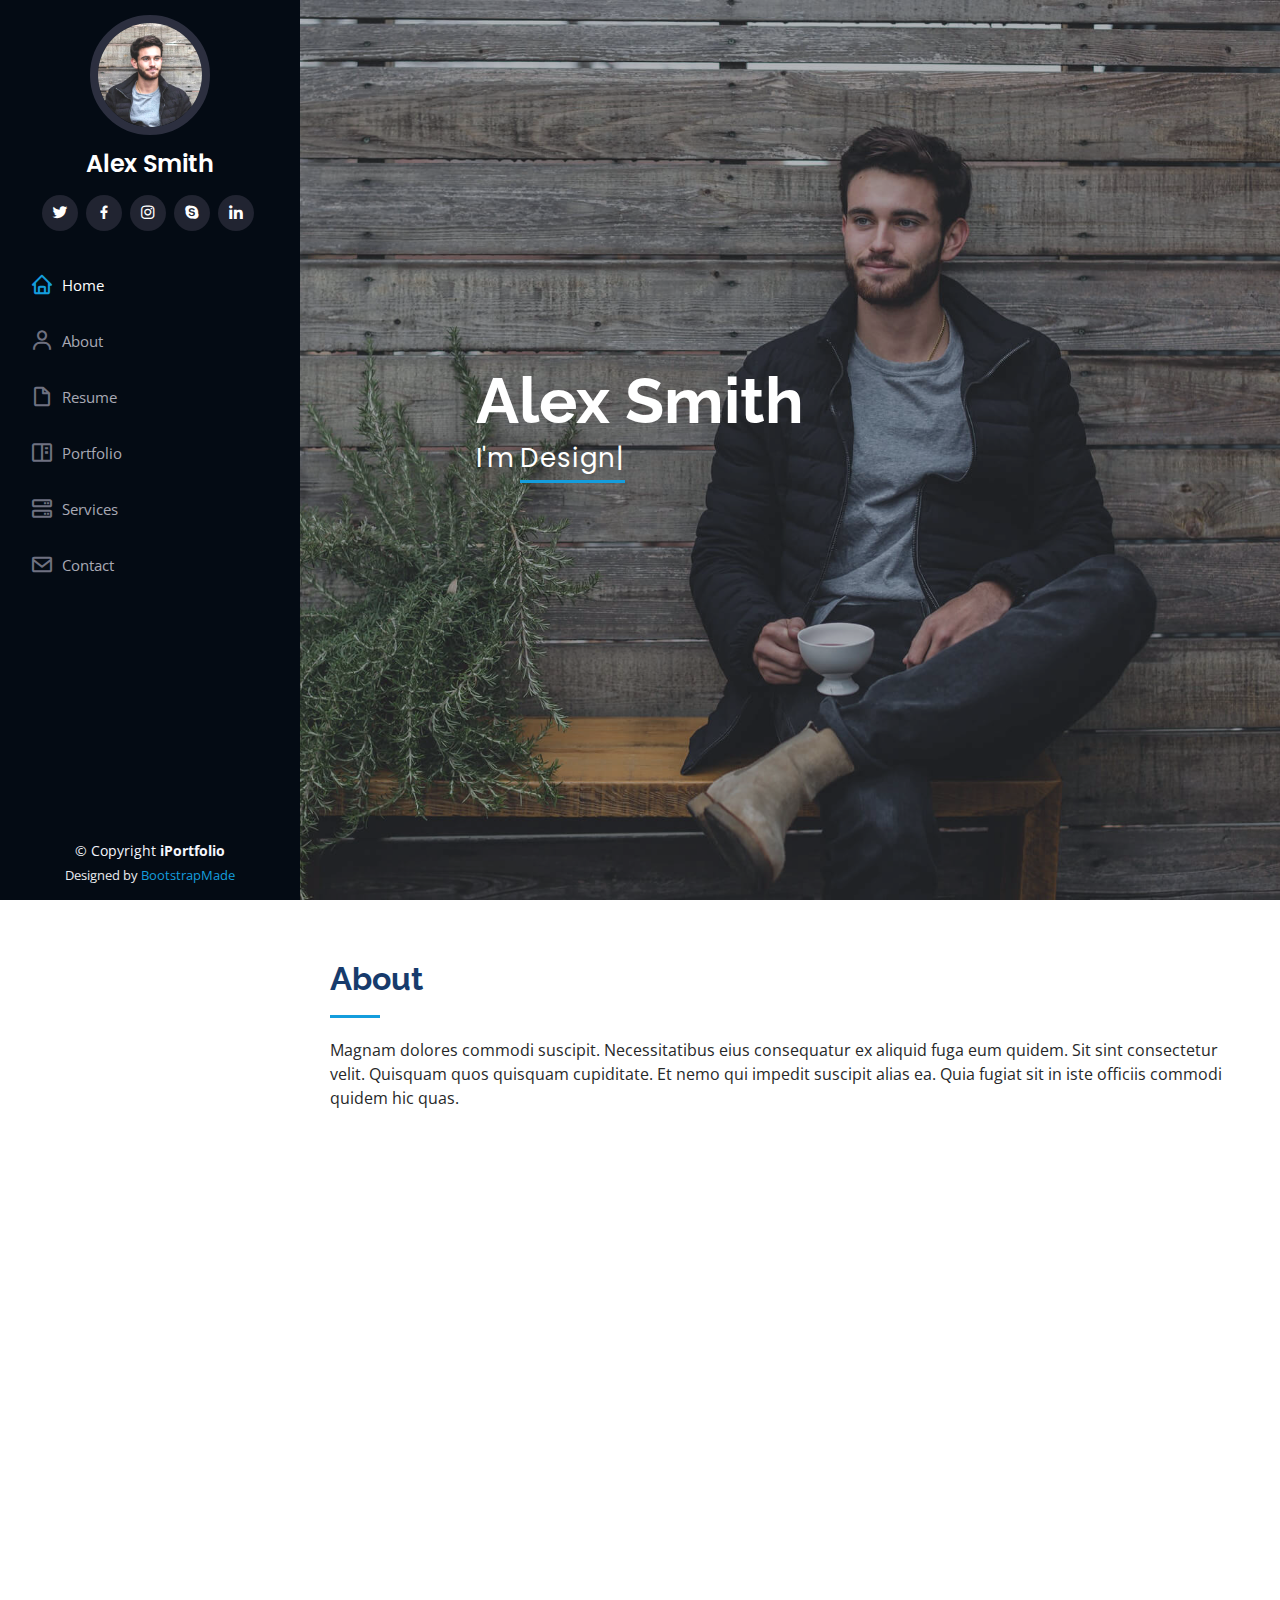
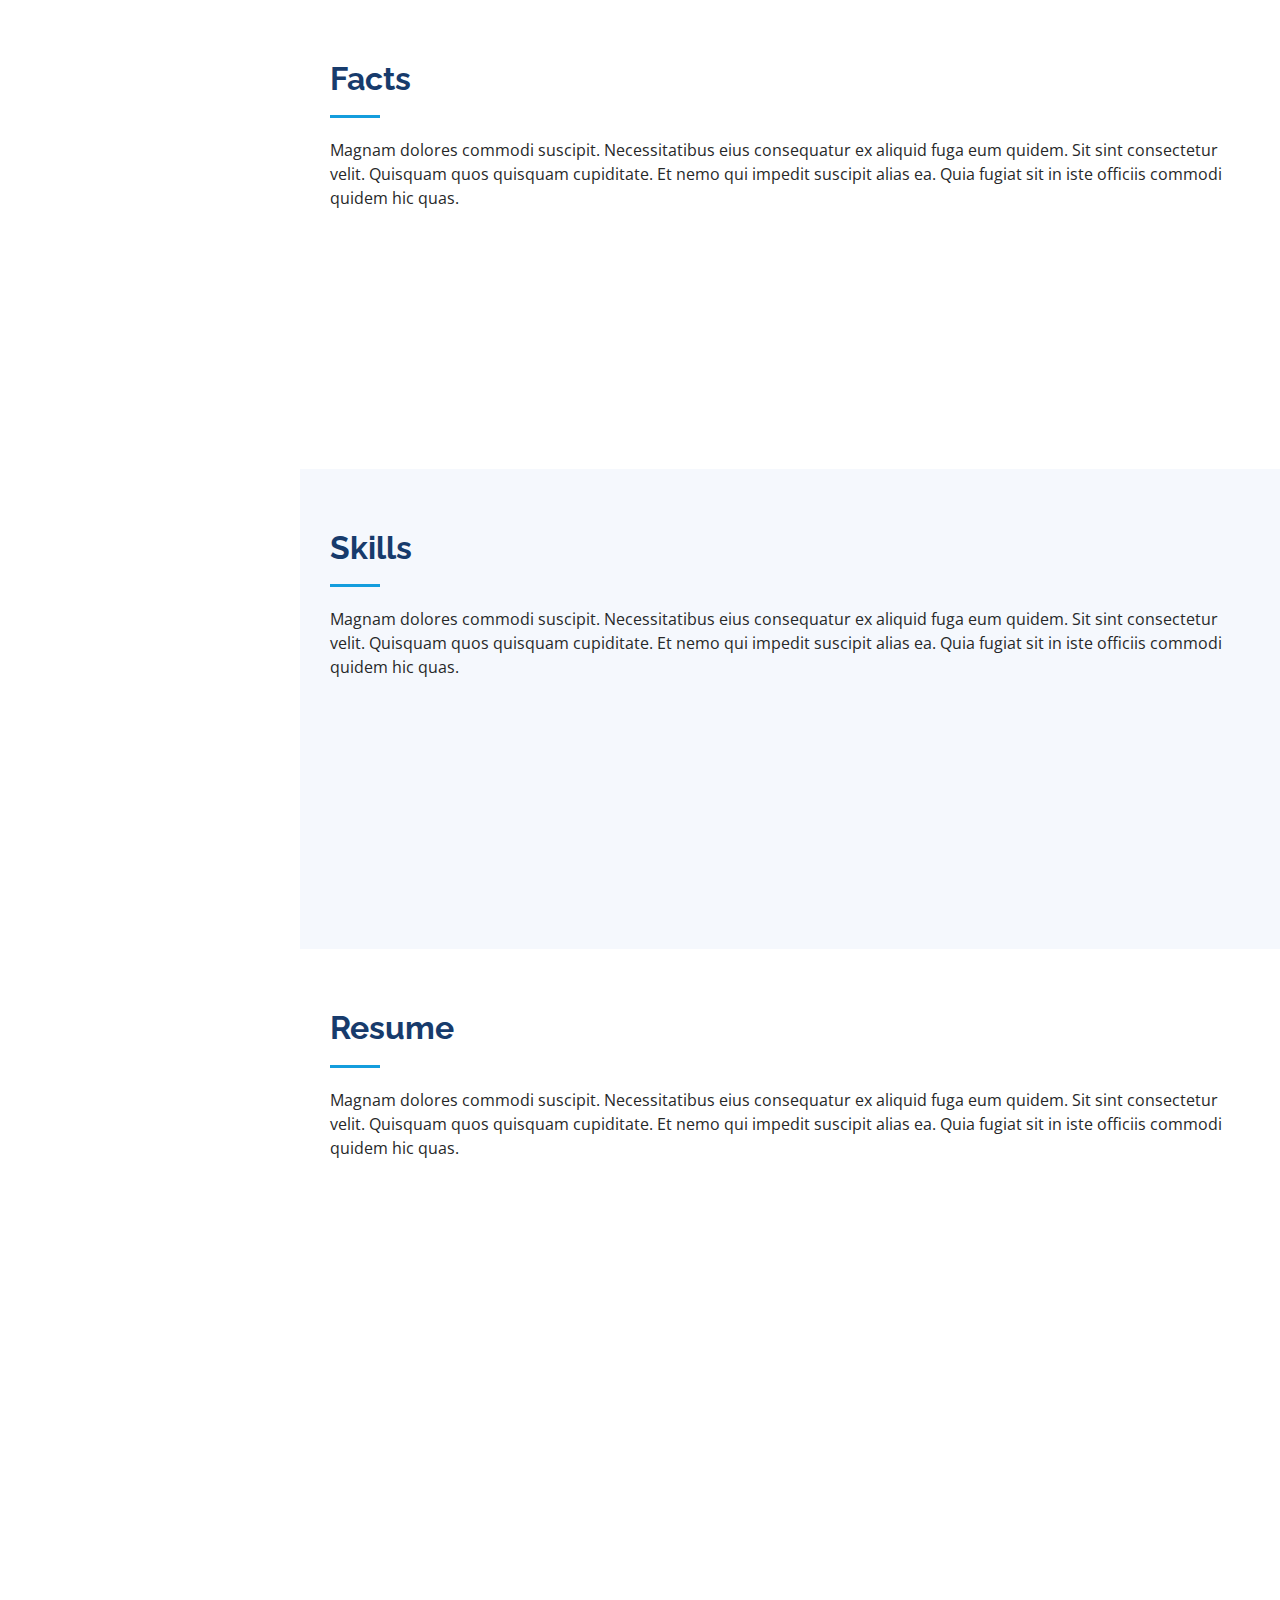
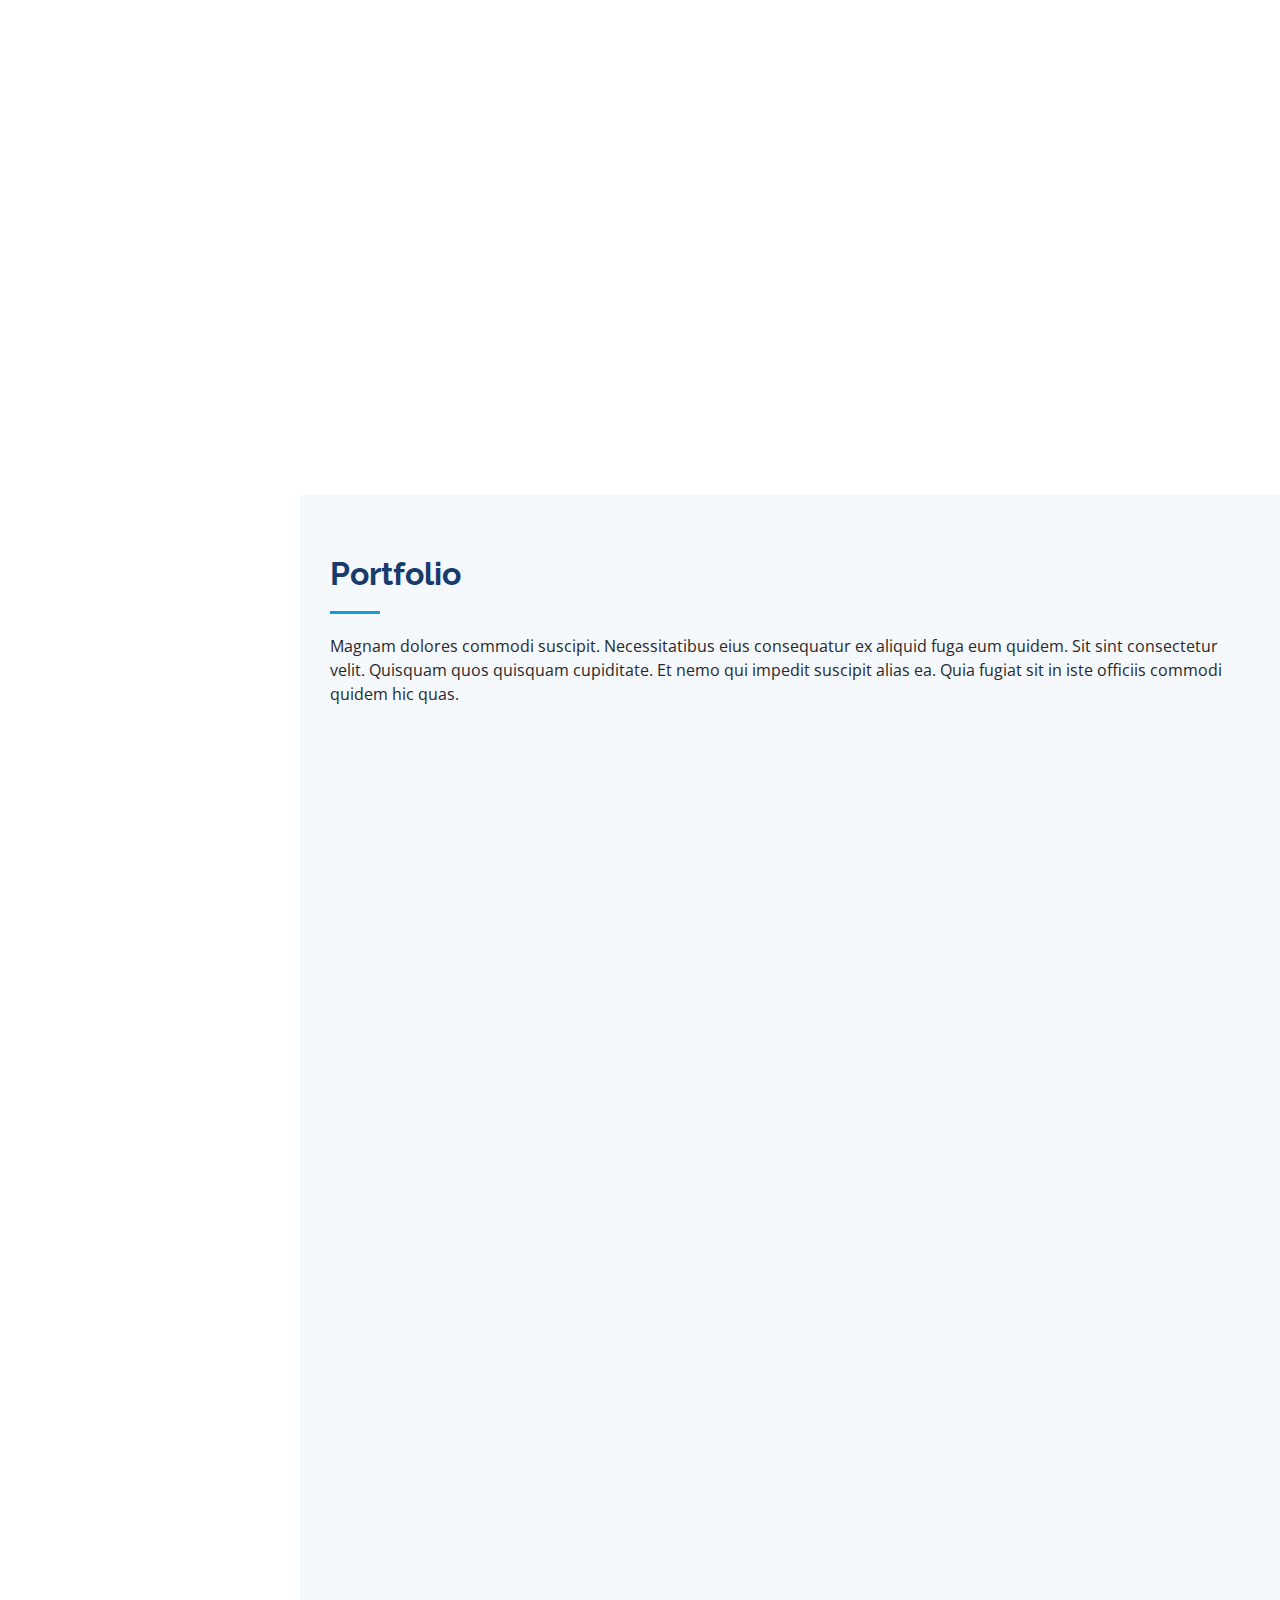
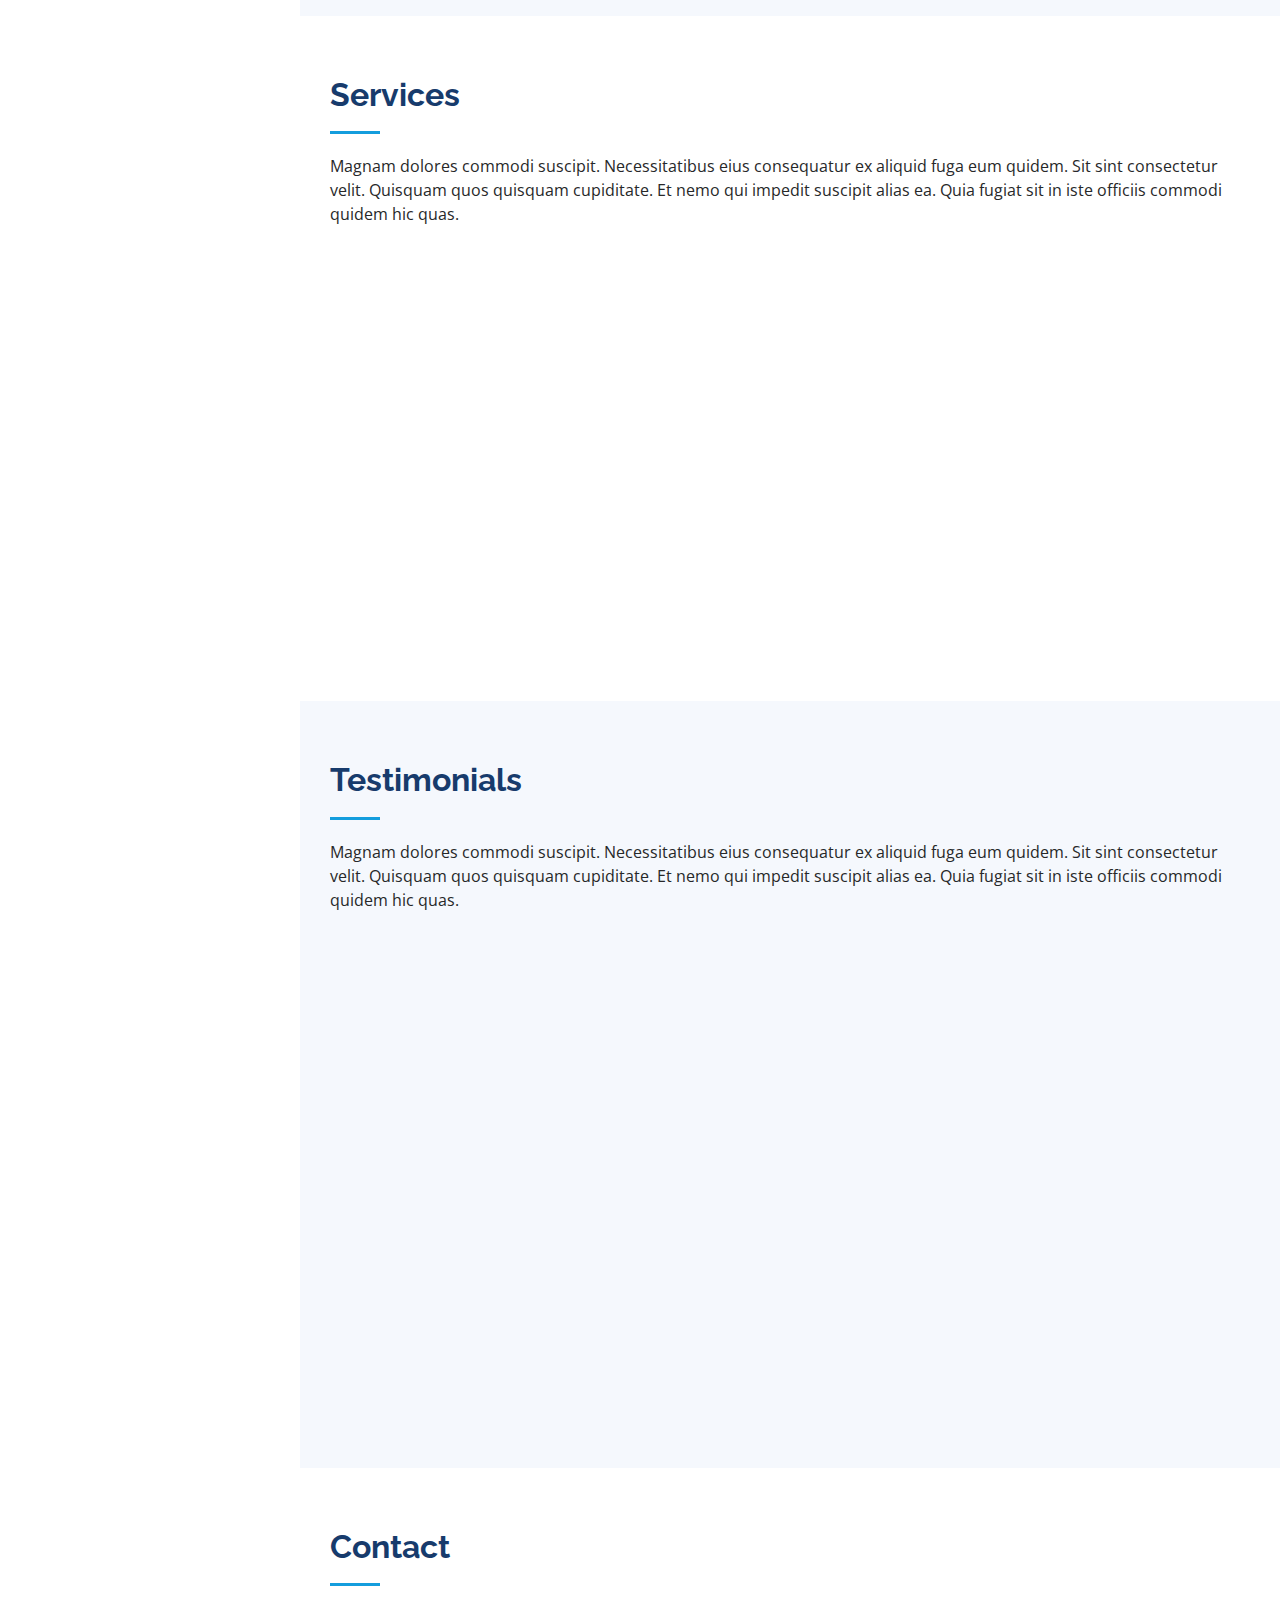
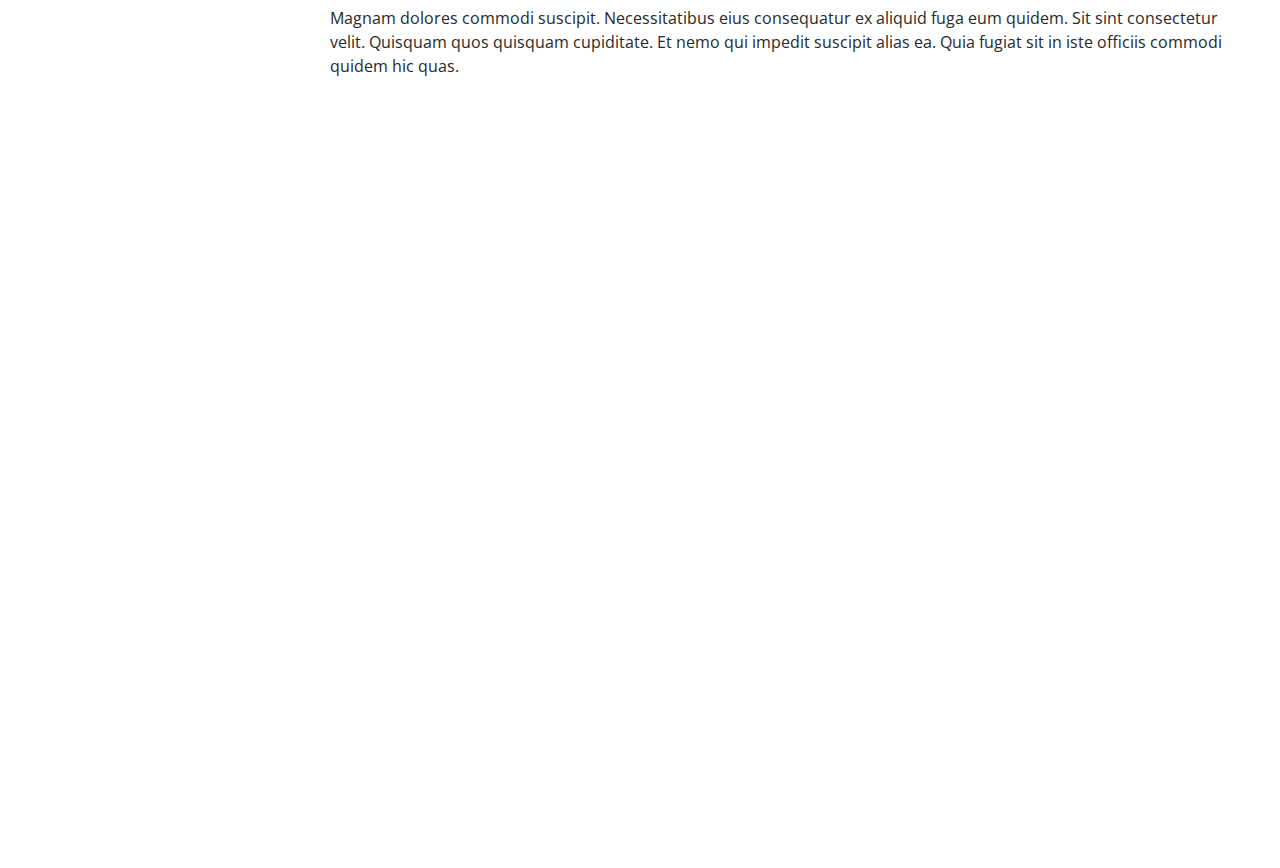
==== index.html @ d918831b "first commit" ====
<!DOCTYPE html>
<html lang="en">

<head>
  <meta charset="utf-8">
  <meta content="width=device-width, initial-scale=1.0" name="viewport">

  <title>iPortfolio Bootstrap Template - Index</title>
  <meta content="" name="description">
  <meta content="" name="keywords">

  <!-- Favicons -->
  <link href="assets/img/favicon.png" rel="icon">
  <link href="assets/img/apple-touch-icon.png" rel="apple-touch-icon">

  <!-- Google Fonts -->
  <link href="https://fonts.googleapis.com/css?family=Open+Sans:300,300i,400,400i,600,600i,700,700i|Raleway:300,300i,400,400i,500,500i,600,600i,700,700i|Poppins:300,300i,400,400i,500,500i,600,600i,700,700i" rel="stylesheet">

  <!-- Vendor CSS Files -->
  <link href="assets/vendor/aos/aos.css" rel="stylesheet">
  <link href="assets/vendor/bootstrap/css/bootstrap.min.css" rel="stylesheet">
  <link href="assets/vendor/bootstrap-icons/bootstrap-icons.css" rel="stylesheet">
  <link href="assets/vendor/boxicons/css/boxicons.min.css" rel="stylesheet">
  <link href="assets/vendor/glightbox/css/glightbox.min.css" rel="stylesheet">
  <link href="assets/vendor/swiper/swiper-bundle.min.css" rel="stylesheet">

  <!-- Template Main CSS File -->
  <link href="assets/css/style.css" rel="stylesheet">

  <!-- =======================================================
  * Template Name: iPortfolio
  * Updated: Jan 29 2024 with Bootstrap v5.3.2
  * Template URL: https://bootstrapmade.com/iportfolio-bootstrap-portfolio-websites-template/
  * Author: BootstrapMade.com
  * License: https://bootstrapmade.com/license/
  ======================================================== -->
</head>

<body>

  <!-- ======= Mobile nav toggle button ======= -->
  <i class="bi bi-list mobile-nav-toggle d-xl-none"></i>

  <!-- ======= Header ======= -->
  <header id="header">
    <div class="d-flex flex-column">

      <div class="profile">
        <img src="assets/img/profile-img.jpg" alt="" class="img-fluid rounded-circle">
        <h1 class="text-light"><a href="index.html">Alex Smith</a></h1>
        <div class="social-links mt-3 text-center">
          <a href="#" class="twitter"><i class="bx bxl-twitter"></i></a>
          <a href="#" class="facebook"><i class="bx bxl-facebook"></i></a>
          <a href="#" class="instagram"><i class="bx bxl-instagram"></i></a>
          <a href="#" class="google-plus"><i class="bx bxl-skype"></i></a>
          <a href="#" class="linkedin"><i class="bx bxl-linkedin"></i></a>
        </div>
      </div>

      <nav id="navbar" class="nav-menu navbar">
        <ul>
          <li><a href="#hero" class="nav-link scrollto active"><i class="bx bx-home"></i> <span>Home</span></a></li>
          <li><a href="#about" class="nav-link scrollto"><i class="bx bx-user"></i> <span>About</span></a></li>
          <li><a href="#resume" class="nav-link scrollto"><i class="bx bx-file-blank"></i> <span>Resume</span></a></li>
          <li><a href="#portfolio" class="nav-link scrollto"><i class="bx bx-book-content"></i> <span>Portfolio</span></a></li>
          <li><a href="#services" class="nav-link scrollto"><i class="bx bx-server"></i> <span>Services</span></a></li>
          <li><a href="#contact" class="nav-link scrollto"><i class="bx bx-envelope"></i> <span>Contact</span></a></li>
        </ul>
      </nav><!-- .nav-menu -->
    </div>
  </header><!-- End Header -->

  <!-- ======= Hero Section ======= -->
  <section id="hero" class="d-flex flex-column justify-content-center align-items-center">
    <div class="hero-container" data-aos="fade-in">
      <h1>Alex Smith</h1>
      <p>I'm <span class="typed" data-typed-items="Designer, Developer, Freelancer, Photographer"></span></p>
    </div>
  </section><!-- End Hero -->

  <main id="main">

    <!-- ======= About Section ======= -->
    <section id="about" class="about">
      <div class="container">

        <div class="section-title">
          <h2>About</h2>
          <p>Magnam dolores commodi suscipit. Necessitatibus eius consequatur ex aliquid fuga eum quidem. Sit sint consectetur velit. Quisquam quos quisquam cupiditate. Et nemo qui impedit suscipit alias ea. Quia fugiat sit in iste officiis commodi quidem hic quas.</p>
        </div>

        <div class="row">
          <div class="col-lg-4" data-aos="fade-right">
            <img src="assets/img/profile-img.jpg" class="img-fluid" alt="">
          </div>
          <div class="col-lg-8 pt-4 pt-lg-0 content" data-aos="fade-left">
            <h3>UI/UX Designer &amp; Web Developer.</h3>
            <p class="fst-italic">
              Lorem ipsum dolor sit amet, consectetur adipiscing elit, sed do eiusmod tempor incididunt ut labore et dolore
              magna aliqua.
            </p>
            <div class="row">
              <div class="col-lg-6">
                <ul>
                  <li><i class="bi bi-chevron-right"></i> <strong>Birthday:</strong> <span>1 May 1995</span></li>
                  <li><i class="bi bi-chevron-right"></i> <strong>Website:</strong> <span>www.example.com</span></li>
                  <li><i class="bi bi-chevron-right"></i> <strong>Phone:</strong> <span>+123 456 7890</span></li>
                  <li><i class="bi bi-chevron-right"></i> <strong>City:</strong> <span>New York, USA</span></li>
                </ul>
              </div>
              <div class="col-lg-6">
                <ul>
                  <li><i class="bi bi-chevron-right"></i> <strong>Age:</strong> <span>30</span></li>
                  <li><i class="bi bi-chevron-right"></i> <strong>Degree:</strong> <span>Master</span></li>
                  <li><i class="bi bi-chevron-right"></i> <strong>PhEmailone:</strong> <span>email@example.com</span></li>
                  <li><i class="bi bi-chevron-right"></i> <strong>Freelance:</strong> <span>Available</span></li>
                </ul>
              </div>
            </div>
            <p>
              Officiis eligendi itaque labore et dolorum mollitia officiis optio vero. Quisquam sunt adipisci omnis et ut. Nulla accusantium dolor incidunt officia tempore. Et eius omnis.
              Cupiditate ut dicta maxime officiis quidem quia. Sed et consectetur qui quia repellendus itaque neque. Aliquid amet quidem ut quaerat cupiditate. Ab et eum qui repellendus omnis culpa magni laudantium dolores.
            </p>
          </div>
        </div>

      </div>
    </section><!-- End About Section -->

    <!-- ======= Facts Section ======= -->
    <section id="facts" class="facts">
      <div class="container">

        <div class="section-title">
          <h2>Facts</h2>
          <p>Magnam dolores commodi suscipit. Necessitatibus eius consequatur ex aliquid fuga eum quidem. Sit sint consectetur velit. Quisquam quos quisquam cupiditate. Et nemo qui impedit suscipit alias ea. Quia fugiat sit in iste officiis commodi quidem hic quas.</p>
        </div>

        <div class="row no-gutters">

          <div class="col-lg-3 col-md-6 d-md-flex align-items-md-stretch" data-aos="fade-up">
            <div class="count-box">
              <i class="bi bi-emoji-smile"></i>
              <span data-purecounter-start="0" data-purecounter-end="232" data-purecounter-duration="1" class="purecounter"></span>
              <p><strong>Happy Clients</strong> consequuntur quae</p>
            </div>
          </div>

          <div class="col-lg-3 col-md-6 d-md-flex align-items-md-stretch" data-aos="fade-up" data-aos-delay="100">
            <div class="count-box">
              <i class="bi bi-journal-richtext"></i>
              <span data-purecounter-start="0" data-purecounter-end="521" data-purecounter-duration="1" class="purecounter"></span>
              <p><strong>Projects</strong> adipisci atque cum quia aut</p>
            </div>
          </div>

          <div class="col-lg-3 col-md-6 d-md-flex align-items-md-stretch" data-aos="fade-up" data-aos-delay="200">
            <div class="count-box">
              <i class="bi bi-headset"></i>
              <span data-purecounter-start="0" data-purecounter-end="1453" data-purecounter-duration="1" class="purecounter"></span>
              <p><strong>Hours Of Support</strong> aut commodi quaerat</p>
            </div>
          </div>

          <div class="col-lg-3 col-md-6 d-md-flex align-items-md-stretch" data-aos="fade-up" data-aos-delay="300">
            <div class="count-box">
              <i class="bi bi-people"></i>
              <span data-purecounter-start="0" data-purecounter-end="32" data-purecounter-duration="1" class="purecounter"></span>
              <p><strong>Hard Workers</strong> rerum asperiores dolor</p>
            </div>
          </div>

        </div>

      </div>
    </section><!-- End Facts Section -->

    <!-- ======= Skills Section ======= -->
    <section id="skills" class="skills section-bg">
      <div class="container">

        <div class="section-title">
          <h2>Skills</h2>
          <p>Magnam dolores commodi suscipit. Necessitatibus eius consequatur ex aliquid fuga eum quidem. Sit sint consectetur velit. Quisquam quos quisquam cupiditate. Et nemo qui impedit suscipit alias ea. Quia fugiat sit in iste officiis commodi quidem hic quas.</p>
        </div>

        <div class="row skills-content">

          <div class="col-lg-6" data-aos="fade-up">

            <div class="progress">
              <span class="skill">HTML <i class="val">100%</i></span>
              <div class="progress-bar-wrap">
                <div class="progress-bar" role="progressbar" aria-valuenow="100" aria-valuemin="0" aria-valuemax="100"></div>
              </div>
            </div>

            <div class="progress">
              <span class="skill">CSS <i class="val">90%</i></span>
              <div class="progress-bar-wrap">
                <div class="progress-bar" role="progressbar" aria-valuenow="90" aria-valuemin="0" aria-valuemax="100"></div>
              </div>
            </div>

            <div class="progress">
              <span class="skill">JavaScript <i class="val">75%</i></span>
              <div class="progress-bar-wrap">
                <div class="progress-bar" role="progressbar" aria-valuenow="75" aria-valuemin="0" aria-valuemax="100"></div>
              </div>
            </div>

          </div>

          <div class="col-lg-6" data-aos="fade-up" data-aos-delay="100">

            <div class="progress">
              <span class="skill">PHP <i class="val">80%</i></span>
              <div class="progress-bar-wrap">
                <div class="progress-bar" role="progressbar" aria-valuenow="80" aria-valuemin="0" aria-valuemax="100"></div>
              </div>
            </div>

            <div class="progress">
              <span class="skill">WordPress/CMS <i class="val">90%</i></span>
              <div class="progress-bar-wrap">
                <div class="progress-bar" role="progressbar" aria-valuenow="90" aria-valuemin="0" aria-valuemax="100"></div>
              </div>
            </div>

            <div class="progress">
              <span class="skill">Photoshop <i class="val">55%</i></span>
              <div class="progress-bar-wrap">
                <div class="progress-bar" role="progressbar" aria-valuenow="55" aria-valuemin="0" aria-valuemax="100"></div>
              </div>
            </div>

          </div>

        </div>

      </div>
    </section><!-- End Skills Section -->

    <!-- ======= Resume Section ======= -->
    <section id="resume" class="resume">
      <div class="container">

        <div class="section-title">
          <h2>Resume</h2>
          <p>Magnam dolores commodi suscipit. Necessitatibus eius consequatur ex aliquid fuga eum quidem. Sit sint consectetur velit. Quisquam quos quisquam cupiditate. Et nemo qui impedit suscipit alias ea. Quia fugiat sit in iste officiis commodi quidem hic quas.</p>
        </div>

        <div class="row">
          <div class="col-lg-6" data-aos="fade-up">
            <h3 class="resume-title">Sumary</h3>
            <div class="resume-item pb-0">
              <h4>Alex Smith</h4>
              <p><em>Innovative and deadline-driven Graphic Designer with 3+ years of experience designing and developing user-centered digital/print marketing material from initial concept to final, polished deliverable.</em></p>
              <ul>
                <li>Portland par 127,Orlando, FL</li>
                <li>(123) 456-7891</li>
                <li>alice.barkley@example.com</li>
              </ul>
            </div>

            <h3 class="resume-title">Education</h3>
            <div class="resume-item">
              <h4>Master of Fine Arts &amp; Graphic Design</h4>
              <h5>2015 - 2016</h5>
              <p><em>Rochester Institute of Technology, Rochester, NY</em></p>
              <p>Qui deserunt veniam. Et sed aliquam labore tempore sed quisquam iusto autem sit. Ea vero voluptatum qui ut dignissimos deleniti nerada porti sand markend</p>
            </div>
            <div class="resume-item">
              <h4>Bachelor of Fine Arts &amp; Graphic Design</h4>
              <h5>2010 - 2014</h5>
              <p><em>Rochester Institute of Technology, Rochester, NY</em></p>
              <p>Quia nobis sequi est occaecati aut. Repudiandae et iusto quae reiciendis et quis Eius vel ratione eius unde vitae rerum voluptates asperiores voluptatem Earum molestiae consequatur neque etlon sader mart dila</p>
            </div>
          </div>
          <div class="col-lg-6" data-aos="fade-up" data-aos-delay="100">
            <h3 class="resume-title">Professional Experience</h3>
            <div class="resume-item">
              <h4>Senior graphic design specialist</h4>
              <h5>2019 - Present</h5>
              <p><em>Experion, New York, NY </em></p>
              <ul>
                <li>Lead in the design, development, and implementation of the graphic, layout, and production communication materials</li>
                <li>Delegate tasks to the 7 members of the design team and provide counsel on all aspects of the project. </li>
                <li>Supervise the assessment of all graphic materials in order to ensure quality and accuracy of the design</li>
                <li>Oversee the efficient use of production project budgets ranging from $2,000 - $25,000</li>
              </ul>
            </div>
            <div class="resume-item">
              <h4>Graphic design specialist</h4>
              <h5>2017 - 2018</h5>
              <p><em>Stepping Stone Advertising, New York, NY</em></p>
              <ul>
                <li>Developed numerous marketing programs (logos, brochures,infographics, presentations, and advertisements).</li>
                <li>Managed up to 5 projects or tasks at a given time while under pressure</li>
                <li>Recommended and consulted with clients on the most appropriate graphic design</li>
                <li>Created 4+ design presentations and proposals a month for clients and account managers</li>
              </ul>
            </div>
          </div>
        </div>

      </div>
    </section><!-- End Resume Section -->

    <!-- ======= Portfolio Section ======= -->
    <section id="portfolio" class="portfolio section-bg">
      <div class="container">

        <div class="section-title">
          <h2>Portfolio</h2>
          <p>Magnam dolores commodi suscipit. Necessitatibus eius consequatur ex aliquid fuga eum quidem. Sit sint consectetur velit. Quisquam quos quisquam cupiditate. Et nemo qui impedit suscipit alias ea. Quia fugiat sit in iste officiis commodi quidem hic quas.</p>
        </div>

        <div class="row" data-aos="fade-up">
          <div class="col-lg-12 d-flex justify-content-center">
            <ul id="portfolio-flters">
              <li data-filter="*" class="filter-active">All</li>
              <li data-filter=".filter-app">App</li>
              <li data-filter=".filter-card">Card</li>
              <li data-filter=".filter-web">Web</li>
            </ul>
          </div>
        </div>

        <div class="row portfolio-container" data-aos="fade-up" data-aos-delay="100">

          <div class="col-lg-4 col-md-6 portfolio-item filter-app">
            <div class="portfolio-wrap">
              <img src="assets/img/portfolio/portfolio-1.jpg" class="img-fluid" alt="">
              <div class="portfolio-links">
                <a href="assets/img/portfolio/portfolio-1.jpg" data-gallery="portfolioGallery" class="portfolio-lightbox" title="App 1"><i class="bx bx-plus"></i></a>
                <a href="portfolio-details.html" title="More Details"><i class="bx bx-link"></i></a>
              </div>
            </div>
          </div>

          <div class="col-lg-4 col-md-6 portfolio-item filter-web">
            <div class="portfolio-wrap">
              <img src="assets/img/portfolio/portfolio-2.jpg" class="img-fluid" alt="">
              <div class="portfolio-links">
                <a href="assets/img/portfolio/portfolio-2.jpg" data-gallery="portfolioGallery" class="portfolio-lightbox" title="Web 3"><i class="bx bx-plus"></i></a>
                <a href="portfolio-details.html" title="More Details"><i class="bx bx-link"></i></a>
              </div>
            </div>
          </div>

          <div class="col-lg-4 col-md-6 portfolio-item filter-app">
            <div class="portfolio-wrap">
              <img src="assets/img/portfolio/portfolio-3.jpg" class="img-fluid" alt="">
              <div class="portfolio-links">
                <a href="assets/img/portfolio/portfolio-3.jpg" data-gallery="portfolioGallery" class="portfolio-lightbox" title="App 2"><i class="bx bx-plus"></i></a>
                <a href="portfolio-details.html" title="More Details"><i class="bx bx-link"></i></a>
              </div>
            </div>
          </div>

          <div class="col-lg-4 col-md-6 portfolio-item filter-card">
            <div class="portfolio-wrap">
              <img src="assets/img/portfolio/portfolio-4.jpg" class="img-fluid" alt="">
              <div class="portfolio-links">
                <a href="assets/img/portfolio/portfolio-4.jpg" data-gallery="portfolioGallery" class="portfolio-lightbox" title="Card 2"><i class="bx bx-plus"></i></a>
                <a href="portfolio-details.html" title="More Details"><i class="bx bx-link"></i></a>
              </div>
            </div>
          </div>

          <div class="col-lg-4 col-md-6 portfolio-item filter-web">
            <div class="portfolio-wrap">
              <img src="assets/img/portfolio/portfolio-5.jpg" class="img-fluid" alt="">
              <div class="portfolio-links">
                <a href="assets/img/portfolio/portfolio-5.jpg" data-gallery="portfolioGallery" class="portfolio-lightbox" title="Web 2"><i class="bx bx-plus"></i></a>
                <a href="portfolio-details.html" title="More Details"><i class="bx bx-link"></i></a>
              </div>
            </div>
          </div>

          <div class="col-lg-4 col-md-6 portfolio-item filter-app">
            <div class="portfolio-wrap">
              <img src="assets/img/portfolio/portfolio-6.jpg" class="img-fluid" alt="">
              <div class="portfolio-links">
                <a href="assets/img/portfolio/portfolio-6.jpg" data-gallery="portfolioGallery" class="portfolio-lightbox" title="App 3"><i class="bx bx-plus"></i></a>
                <a href="portfolio-details.html" title="More Details"><i class="bx bx-link"></i></a>
              </div>
            </div>
          </div>

          <div class="col-lg-4 col-md-6 portfolio-item filter-card">
            <div class="portfolio-wrap">
              <img src="assets/img/portfolio/portfolio-7.jpg" class="img-fluid" alt="">
              <div class="portfolio-links">
                <a href="assets/img/portfolio/portfolio-7.jpg" data-gallery="portfolioGallery" class="portfolio-lightbox" title="Card 1"><i class="bx bx-plus"></i></a>
                <a href="portfolio-details.html" title="More Details"><i class="bx bx-link"></i></a>
              </div>
            </div>
          </div>

          <div class="col-lg-4 col-md-6 portfolio-item filter-card">
            <div class="portfolio-wrap">
              <img src="assets/img/portfolio/portfolio-8.jpg" class="img-fluid" alt="">
              <div class="portfolio-links">
                <a href="assets/img/portfolio/portfolio-8.jpg" data-gallery="portfolioGallery" class="portfolio-lightbox" title="Card 3"><i class="bx bx-plus"></i></a>
                <a href="portfolio-details.html" title="More Details"><i class="bx bx-link"></i></a>
              </div>
            </div>
          </div>

          <div class="col-lg-4 col-md-6 portfolio-item filter-web">
            <div class="portfolio-wrap">
              <img src="assets/img/portfolio/portfolio-9.jpg" class="img-fluid" alt="">
              <div class="portfolio-links">
                <a href="assets/img/portfolio/portfolio-9.jpg" data-gallery="portfolioGallery" class="portfolio-lightbox" title="Web 3"><i class="bx bx-plus"></i></a>
                <a href="portfolio-details.html" title="More Details"><i class="bx bx-link"></i></a>
              </div>
            </div>
          </div>

        </div>

      </div>
    </section><!-- End Portfolio Section -->

    <!-- ======= Services Section ======= -->
    <section id="services" class="services">
      <div class="container">

        <div class="section-title">
          <h2>Services</h2>
          <p>Magnam dolores commodi suscipit. Necessitatibus eius consequatur ex aliquid fuga eum quidem. Sit sint consectetur velit. Quisquam quos quisquam cupiditate. Et nemo qui impedit suscipit alias ea. Quia fugiat sit in iste officiis commodi quidem hic quas.</p>
        </div>

        <div class="row">
          <div class="col-lg-4 col-md-6 icon-box" data-aos="fade-up">
            <div class="icon"><i class="bi bi-briefcase"></i></div>
            <h4 class="title"><a href="">Lorem Ipsum</a></h4>
            <p class="description">Voluptatum deleniti atque corrupti quos dolores et quas molestias excepturi sint occaecati cupiditate non provident</p>
          </div>
          <div class="col-lg-4 col-md-6 icon-box" data-aos="fade-up" data-aos-delay="100">
            <div class="icon"><i class="bi bi-card-checklist"></i></div>
            <h4 class="title"><a href="">Dolor Sitema</a></h4>
            <p class="description">Minim veniam, quis nostrud exercitation ullamco laboris nisi ut aliquip ex ea commodo consequat tarad limino ata</p>
          </div>
          <div class="col-lg-4 col-md-6 icon-box" data-aos="fade-up" data-aos-delay="200">
            <div class="icon"><i class="bi bi-bar-chart"></i></div>
            <h4 class="title"><a href="">Sed ut perspiciatis</a></h4>
            <p class="description">Duis aute irure dolor in reprehenderit in voluptate velit esse cillum dolore eu fugiat nulla pariatur</p>
          </div>
          <div class="col-lg-4 col-md-6 icon-box" data-aos="fade-up" data-aos-delay="300">
            <div class="icon"><i class="bi bi-binoculars"></i></div>
            <h4 class="title"><a href="">Magni Dolores</a></h4>
            <p class="description">Excepteur sint occaecat cupidatat non proident, sunt in culpa qui officia deserunt mollit anim id est laborum</p>
          </div>
          <div class="col-lg-4 col-md-6 icon-box" data-aos="fade-up" data-aos-delay="400">
            <div class="icon"><i class="bi bi-brightness-high"></i></div>
            <h4 class="title"><a href="">Nemo Enim</a></h4>
            <p class="description">At vero eos et accusamus et iusto odio dignissimos ducimus qui blanditiis praesentium voluptatum deleniti atque</p>
          </div>
          <div class="col-lg-4 col-md-6 icon-box" data-aos="fade-up" data-aos-delay="500">
            <div class="icon"><i class="bi bi-calendar4-week"></i></div>
            <h4 class="title"><a href="">Eiusmod Tempor</a></h4>
            <p class="description">Et harum quidem rerum facilis est et expedita distinctio. Nam libero tempore, cum soluta nobis est eligendi</p>
          </div>
        </div>

      </div>
    </section><!-- End Services Section -->

    <!-- ======= Testimonials Section ======= -->
    <section id="testimonials" class="testimonials section-bg">
      <div class="container">

        <div class="section-title">
          <h2>Testimonials</h2>
          <p>Magnam dolores commodi suscipit. Necessitatibus eius consequatur ex aliquid fuga eum quidem. Sit sint consectetur velit. Quisquam quos quisquam cupiditate. Et nemo qui impedit suscipit alias ea. Quia fugiat sit in iste officiis commodi quidem hic quas.</p>
        </div>

        <div class="testimonials-slider swiper" data-aos="fade-up" data-aos-delay="100">
          <div class="swiper-wrapper">

            <div class="swiper-slide">
              <div class="testimonial-item" data-aos="fade-up">
                <p>
                  <i class="bx bxs-quote-alt-left quote-icon-left"></i>
                  Proin iaculis purus consequat sem cure digni ssim donec porttitora entum suscipit rhoncus. Accusantium quam, ultricies eget id, aliquam eget nibh et. Maecen aliquam, risus at semper.
                  <i class="bx bxs-quote-alt-right quote-icon-right"></i>
                </p>
                <img src="assets/img/testimonials/testimonials-1.jpg" class="testimonial-img" alt="">
                <h3>Saul Goodman</h3>
                <h4>Ceo &amp; Founder</h4>
              </div>
            </div><!-- End testimonial item -->

            <div class="swiper-slide">
              <div class="testimonial-item" data-aos="fade-up" data-aos-delay="100">
                <p>
                  <i class="bx bxs-quote-alt-left quote-icon-left"></i>
                  Export tempor illum tamen malis malis eram quae irure esse labore quem cillum quid cillum eram malis quorum velit fore eram velit sunt aliqua noster fugiat irure amet legam anim culpa.
                  <i class="bx bxs-quote-alt-right quote-icon-right"></i>
                </p>
                <img src="assets/img/testimonials/testimonials-2.jpg" class="testimonial-img" alt="">
                <h3>Sara Wilsson</h3>
                <h4>Designer</h4>
              </div>
            </div><!-- End testimonial item -->

            <div class="swiper-slide">
              <div class="testimonial-item" data-aos="fade-up" data-aos-delay="200">
                <p>
                  <i class="bx bxs-quote-alt-left quote-icon-left"></i>
                  Enim nisi quem export duis labore cillum quae magna enim sint quorum nulla quem veniam duis minim tempor labore quem eram duis noster aute amet eram fore quis sint minim.
                  <i class="bx bxs-quote-alt-right quote-icon-right"></i>
                </p>
                <img src="assets/img/testimonials/testimonials-3.jpg" class="testimonial-img" alt="">
                <h3>Jena Karlis</h3>
                <h4>Store Owner</h4>
              </div>
            </div><!-- End testimonial item -->

            <div class="swiper-slide">
              <div class="testimonial-item" data-aos="fade-up" data-aos-delay="300">
                <p>
                  <i class="bx bxs-quote-alt-left quote-icon-left"></i>
                  Fugiat enim eram quae cillum dolore dolor amet nulla culpa multos export minim fugiat minim velit minim dolor enim duis veniam ipsum anim magna sunt elit fore quem dolore labore illum veniam.
                  <i class="bx bxs-quote-alt-right quote-icon-right"></i>
                </p>
                <img src="assets/img/testimonials/testimonials-4.jpg" class="testimonial-img" alt="">
                <h3>Matt Brandon</h3>
                <h4>Freelancer</h4>
              </div>
            </div><!-- End testimonial item -->

            <div class="swiper-slide">
              <div class="testimonial-item" data-aos="fade-up" data-aos-delay="400">
                <p>
                  <i class="bx bxs-quote-alt-left quote-icon-left"></i>
                  Quis quorum aliqua sint quem legam fore sunt eram irure aliqua veniam tempor noster veniam enim culpa labore duis sunt culpa nulla illum cillum fugiat legam esse veniam culpa fore nisi cillum quid.
                  <i class="bx bxs-quote-alt-right quote-icon-right"></i>
                </p>
                <img src="assets/img/testimonials/testimonials-5.jpg" class="testimonial-img" alt="">
                <h3>John Larson</h3>
                <h4>Entrepreneur</h4>
              </div>
            </div><!-- End testimonial item -->

          </div>
          <div class="swiper-pagination"></div>
        </div>

      </div>
    </section><!-- End Testimonials Section -->

    <!-- ======= Contact Section ======= -->
    <section id="contact" class="contact">
      <div class="container">

        <div class="section-title">
          <h2>Contact</h2>
          <p>Magnam dolores commodi suscipit. Necessitatibus eius consequatur ex aliquid fuga eum quidem. Sit sint consectetur velit. Quisquam quos quisquam cupiditate. Et nemo qui impedit suscipit alias ea. Quia fugiat sit in iste officiis commodi quidem hic quas.</p>
        </div>

        <div class="row" data-aos="fade-in">

          <div class="col-lg-5 d-flex align-items-stretch">
            <div class="info">
              <div class="address">
                <i class="bi bi-geo-alt"></i>
                <h4>Location:</h4>
                <p>A108 Adam Street, New York, NY 535022</p>
              </div>

              <div class="email">
                <i class="bi bi-envelope"></i>
                <h4>Email:</h4>
                <p>info@example.com</p>
              </div>

              <div class="phone">
                <i class="bi bi-phone"></i>
                <h4>Call:</h4>
                <p>+1 5589 55488 55s</p>
              </div>

              <iframe src="https://www.google.com/maps/embed?pb=!1m14!1m8!1m3!1d12097.433213460943!2d-74.0062269!3d40.7101282!3m2!1i1024!2i768!4f13.1!3m3!1m2!1s0x0%3A0xb89d1fe6bc499443!2sDowntown+Conference+Center!5e0!3m2!1smk!2sbg!4v1539943755621" frameborder="0" style="border:0; width: 100%; height: 290px;" allowfullscreen></iframe>
            </div>

          </div>

          <div class="col-lg-7 mt-5 mt-lg-0 d-flex align-items-stretch">
            <form action="forms/contact.php" method="post" role="form" class="php-email-form">
              <div class="row">
                <div class="form-group col-md-6">
                  <label for="name">Your Name</label>
                  <input type="text" name="name" class="form-control" id="name" required>
                </div>
                <div class="form-group col-md-6">
                  <label for="name">Your Email</label>
                  <input type="email" class="form-control" name="email" id="email" required>
                </div>
              </div>
              <div class="form-group">
                <label for="name">Subject</label>
                <input type="text" class="form-control" name="subject" id="subject" required>
              </div>
              <div class="form-group">
                <label for="name">Message</label>
                <textarea class="form-control" name="message" rows="10" required></textarea>
              </div>
              <div class="my-3">
                <div class="loading">Loading</div>
                <div class="error-message"></div>
                <div class="sent-message">Your message has been sent. Thank you!</div>
              </div>
              <div class="text-center"><button type="submit">Send Message</button></div>
            </form>
          </div>

        </div>

      </div>
    </section><!-- End Contact Section -->

  </main><!-- End #main -->

  <!-- ======= Footer ======= -->
  <footer id="footer">
    <div class="container">
      <div class="copyright">
        &copy; Copyright <strong><span>iPortfolio</span></strong>
      </div>
      <div class="credits">
        <!-- All the links in the footer should remain intact. -->
        <!-- You can delete the links only if you purchased the pro version. -->
        <!-- Licensing information: https://bootstrapmade.com/license/ -->
        <!-- Purchase the pro version with working PHP/AJAX contact form: https://bootstrapmade.com/iportfolio-bootstrap-portfolio-websites-template/ -->
        Designed by <a href="https://bootstrapmade.com/">BootstrapMade</a>
      </div>
    </div>
  </footer><!-- End  Footer -->

  <a href="#" class="back-to-top d-flex align-items-center justify-content-center"><i class="bi bi-arrow-up-short"></i></a>

  <!-- Vendor JS Files -->
  <script src="assets/vendor/purecounter/purecounter_vanilla.js"></script>
  <script src="assets/vendor/aos/aos.js"></script>
  <script src="assets/vendor/bootstrap/js/bootstrap.bundle.min.js"></script>
  <script src="assets/vendor/glightbox/js/glightbox.min.js"></script>
  <script src="assets/vendor/isotope-layout/isotope.pkgd.min.js"></script>
  <script src="assets/vendor/swiper/swiper-bundle.min.js"></script>
  <script src="assets/vendor/typed.js/typed.umd.js"></script>
  <script src="assets/vendor/waypoints/noframework.waypoints.js"></script>
  <script src="assets/vendor/php-email-form/validate.js"></script>

  <!-- Template Main JS File -->
  <script src="assets/js/main.js"></script>

</body>

</html>
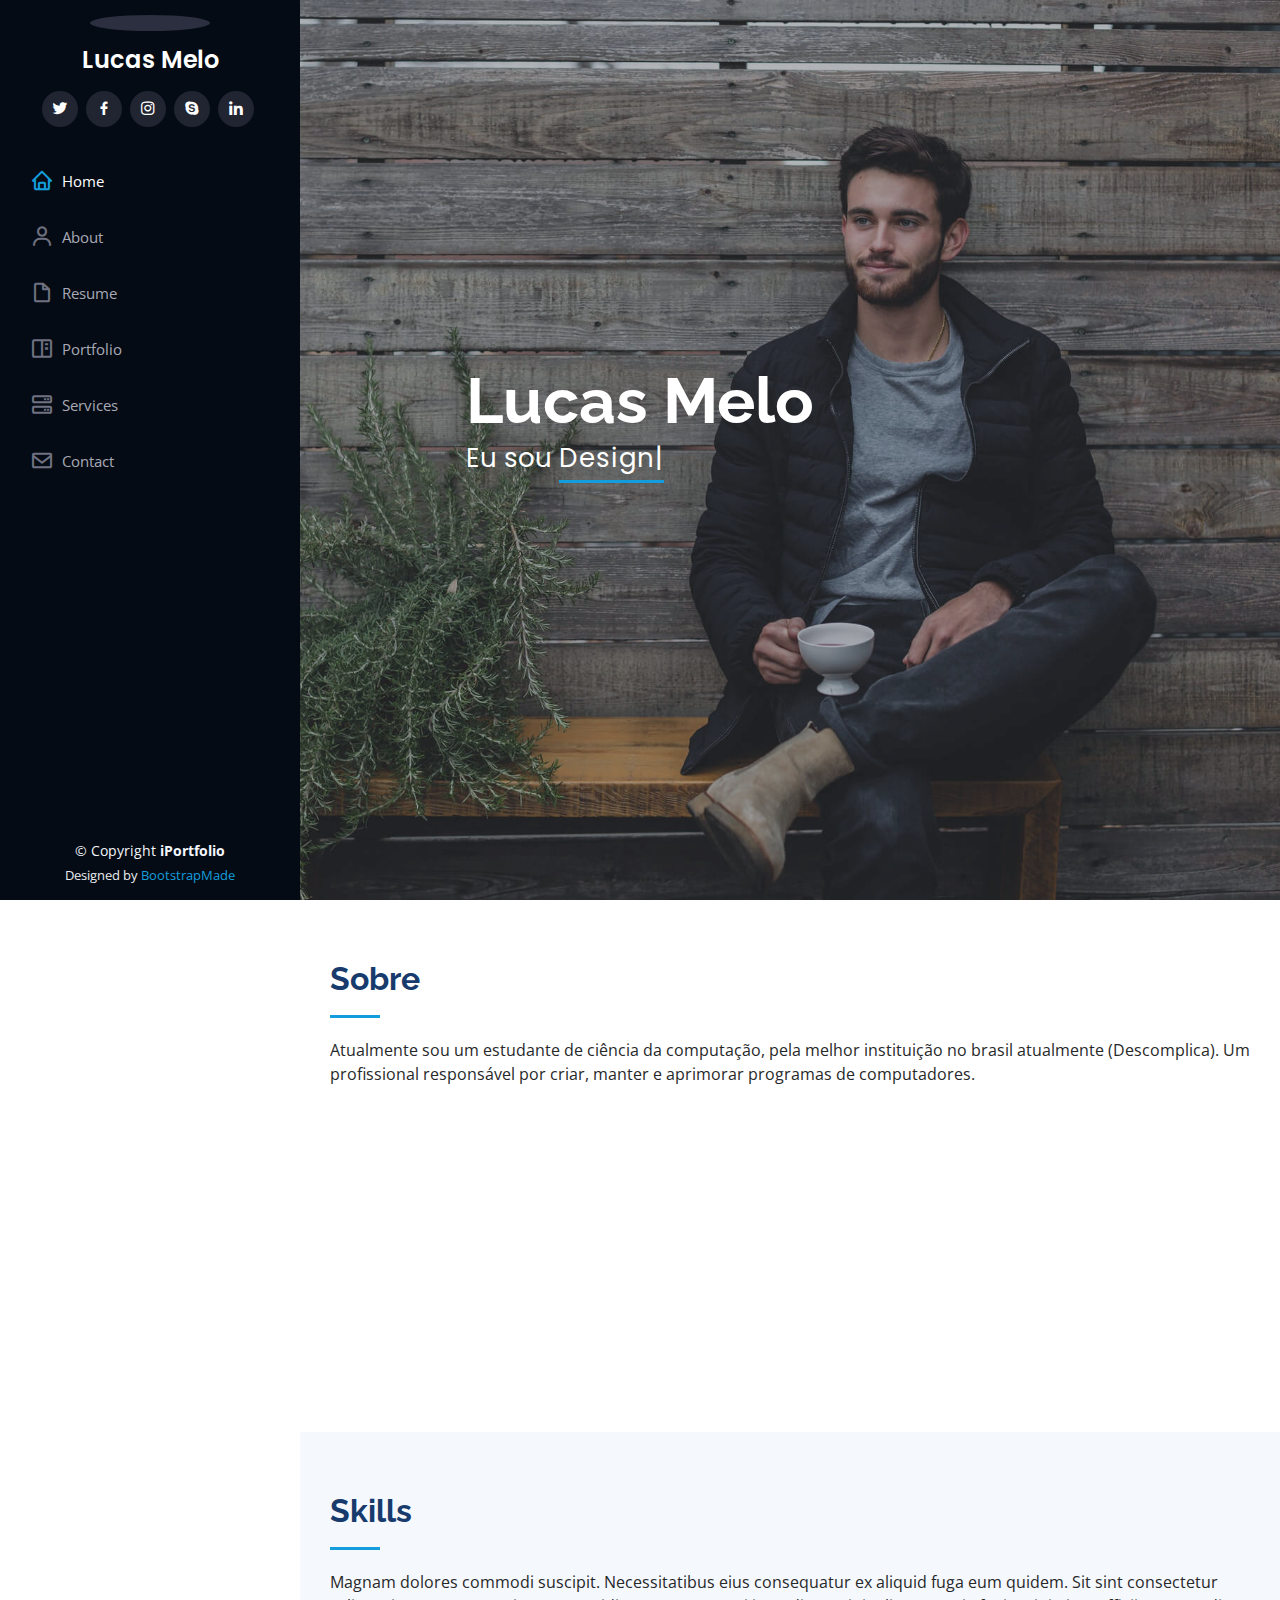
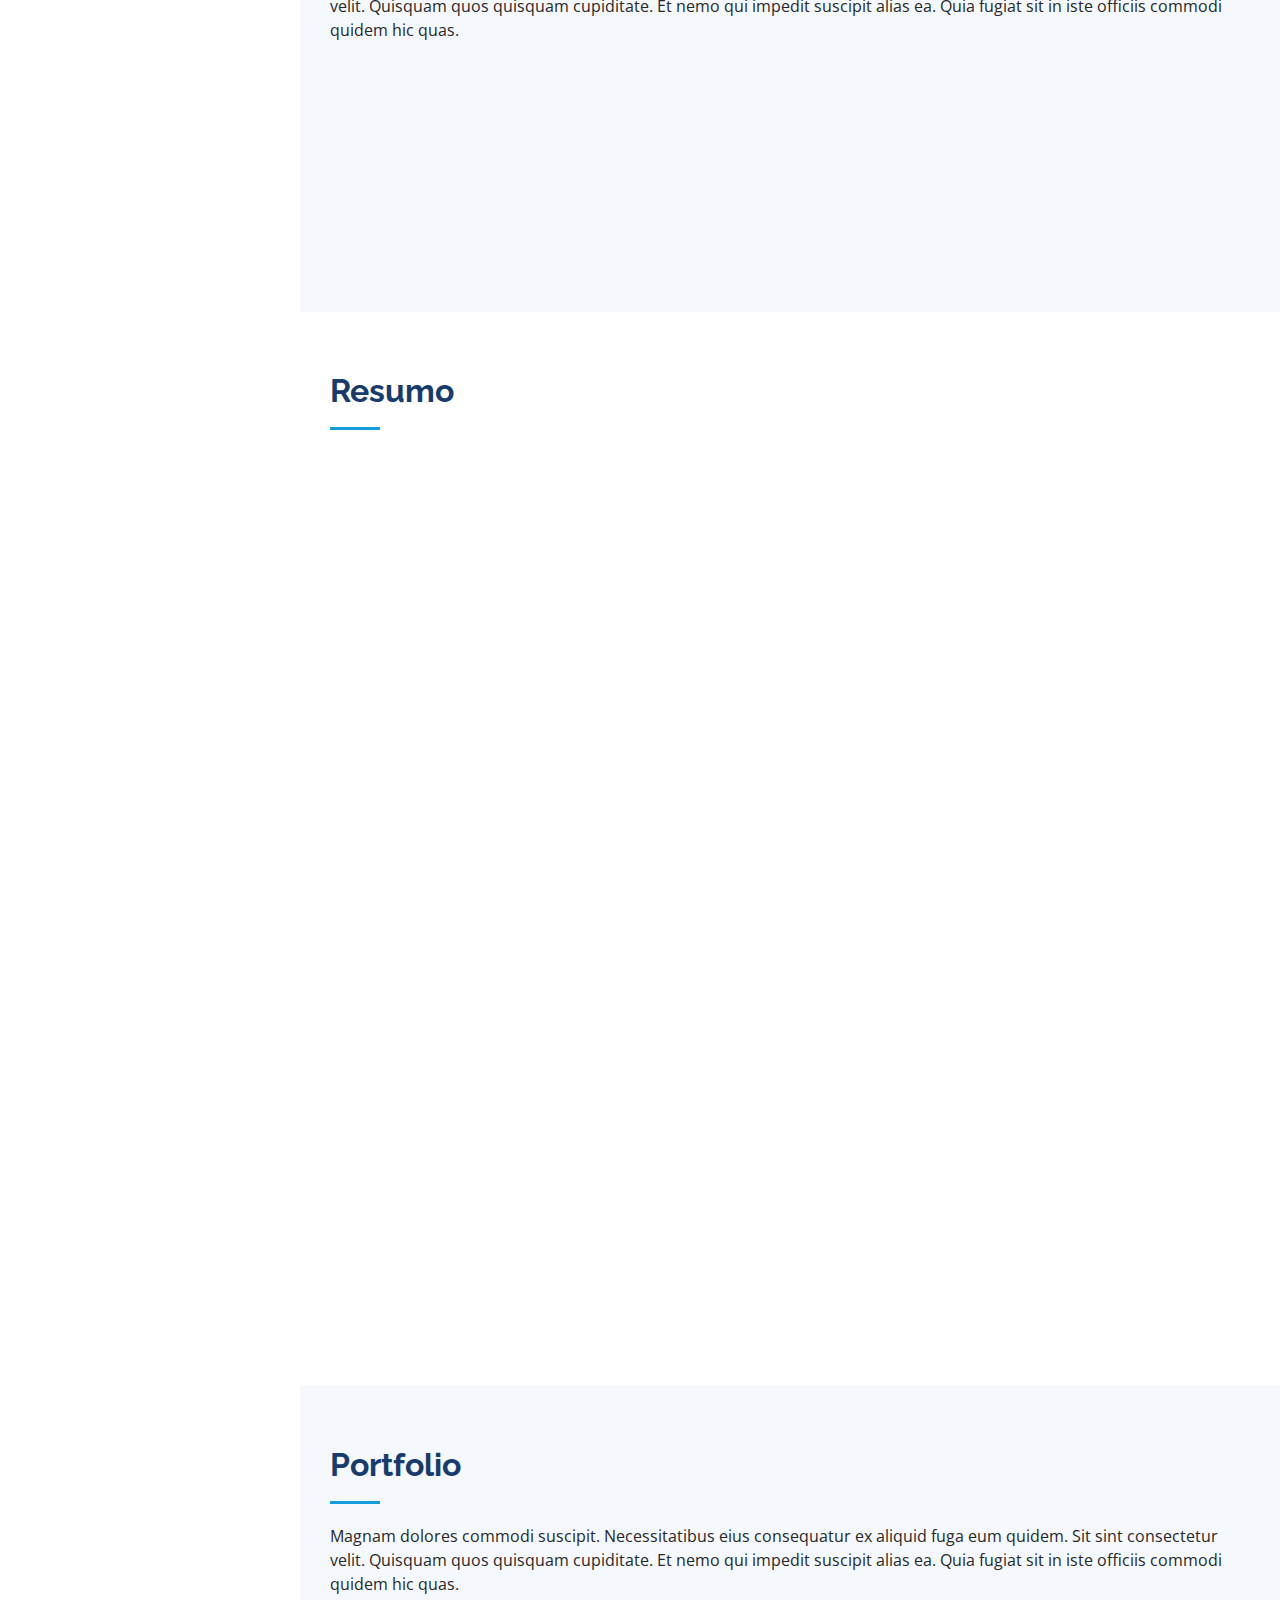
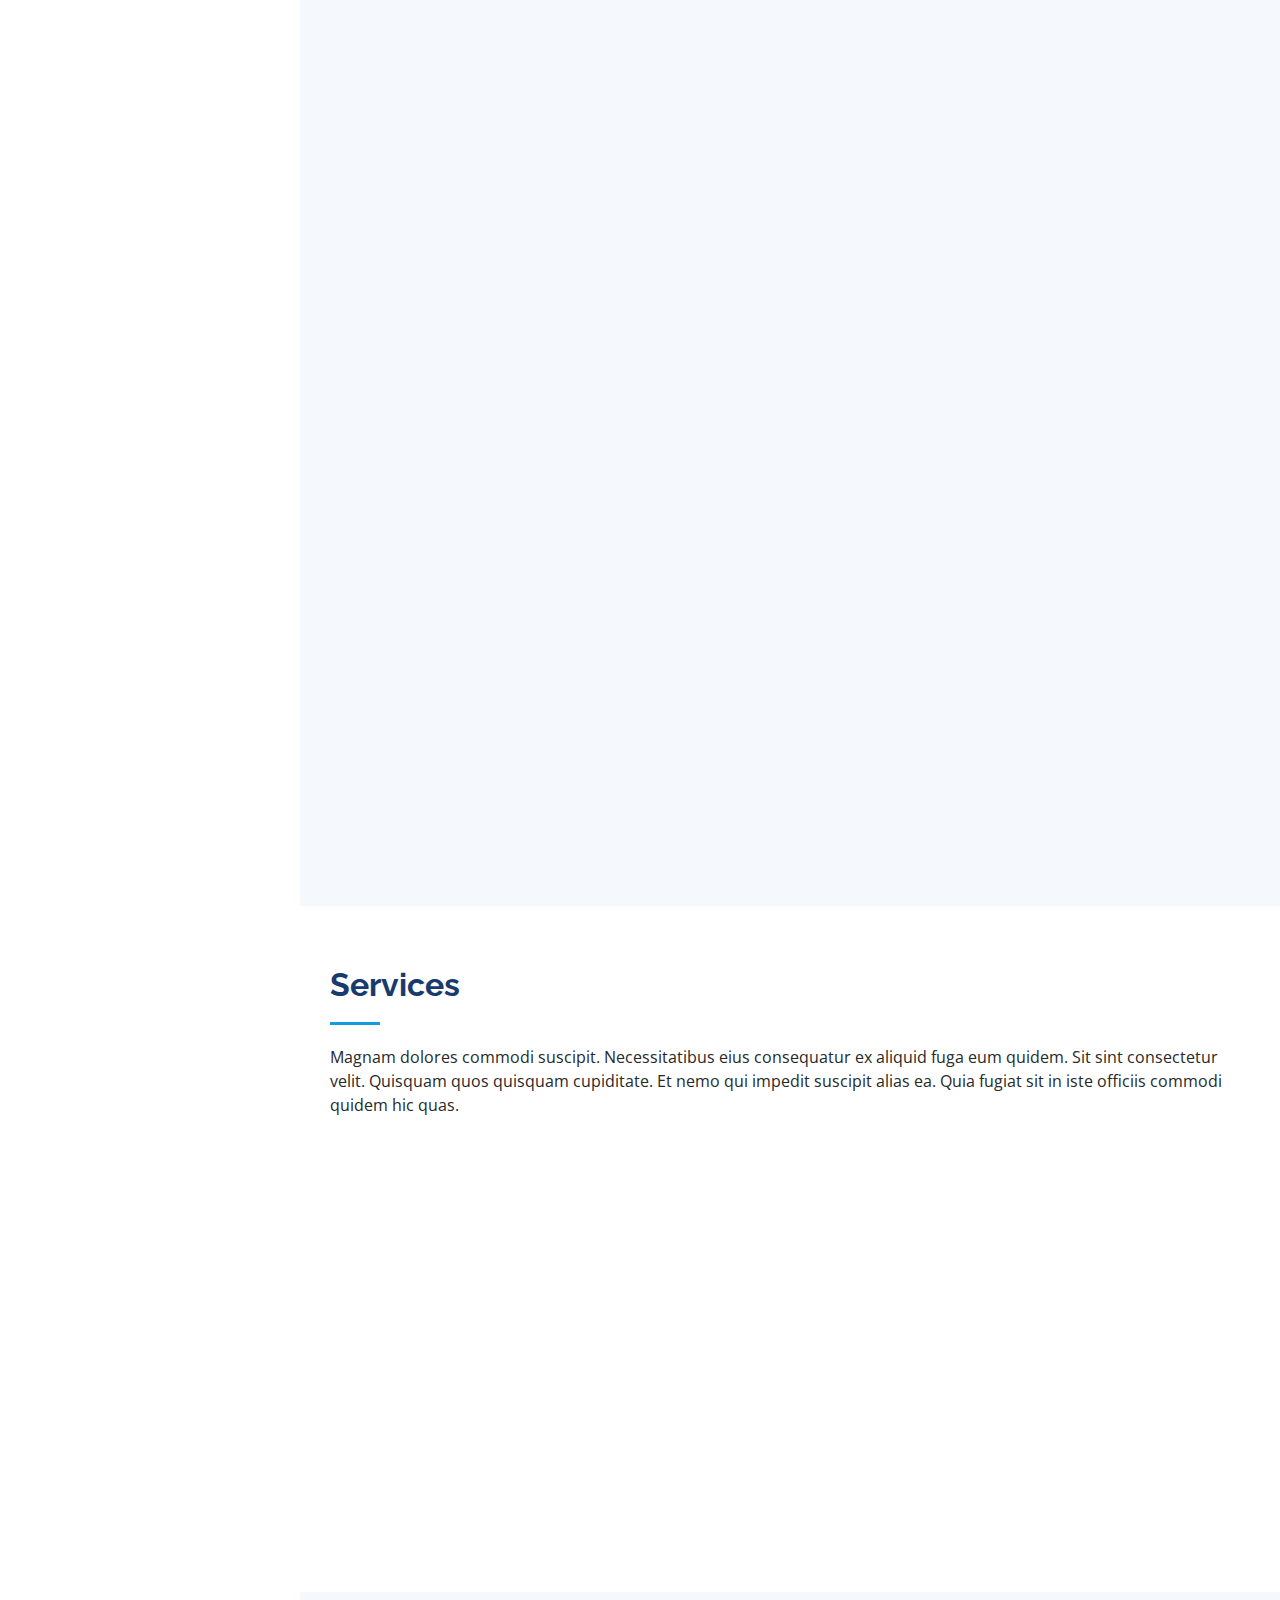
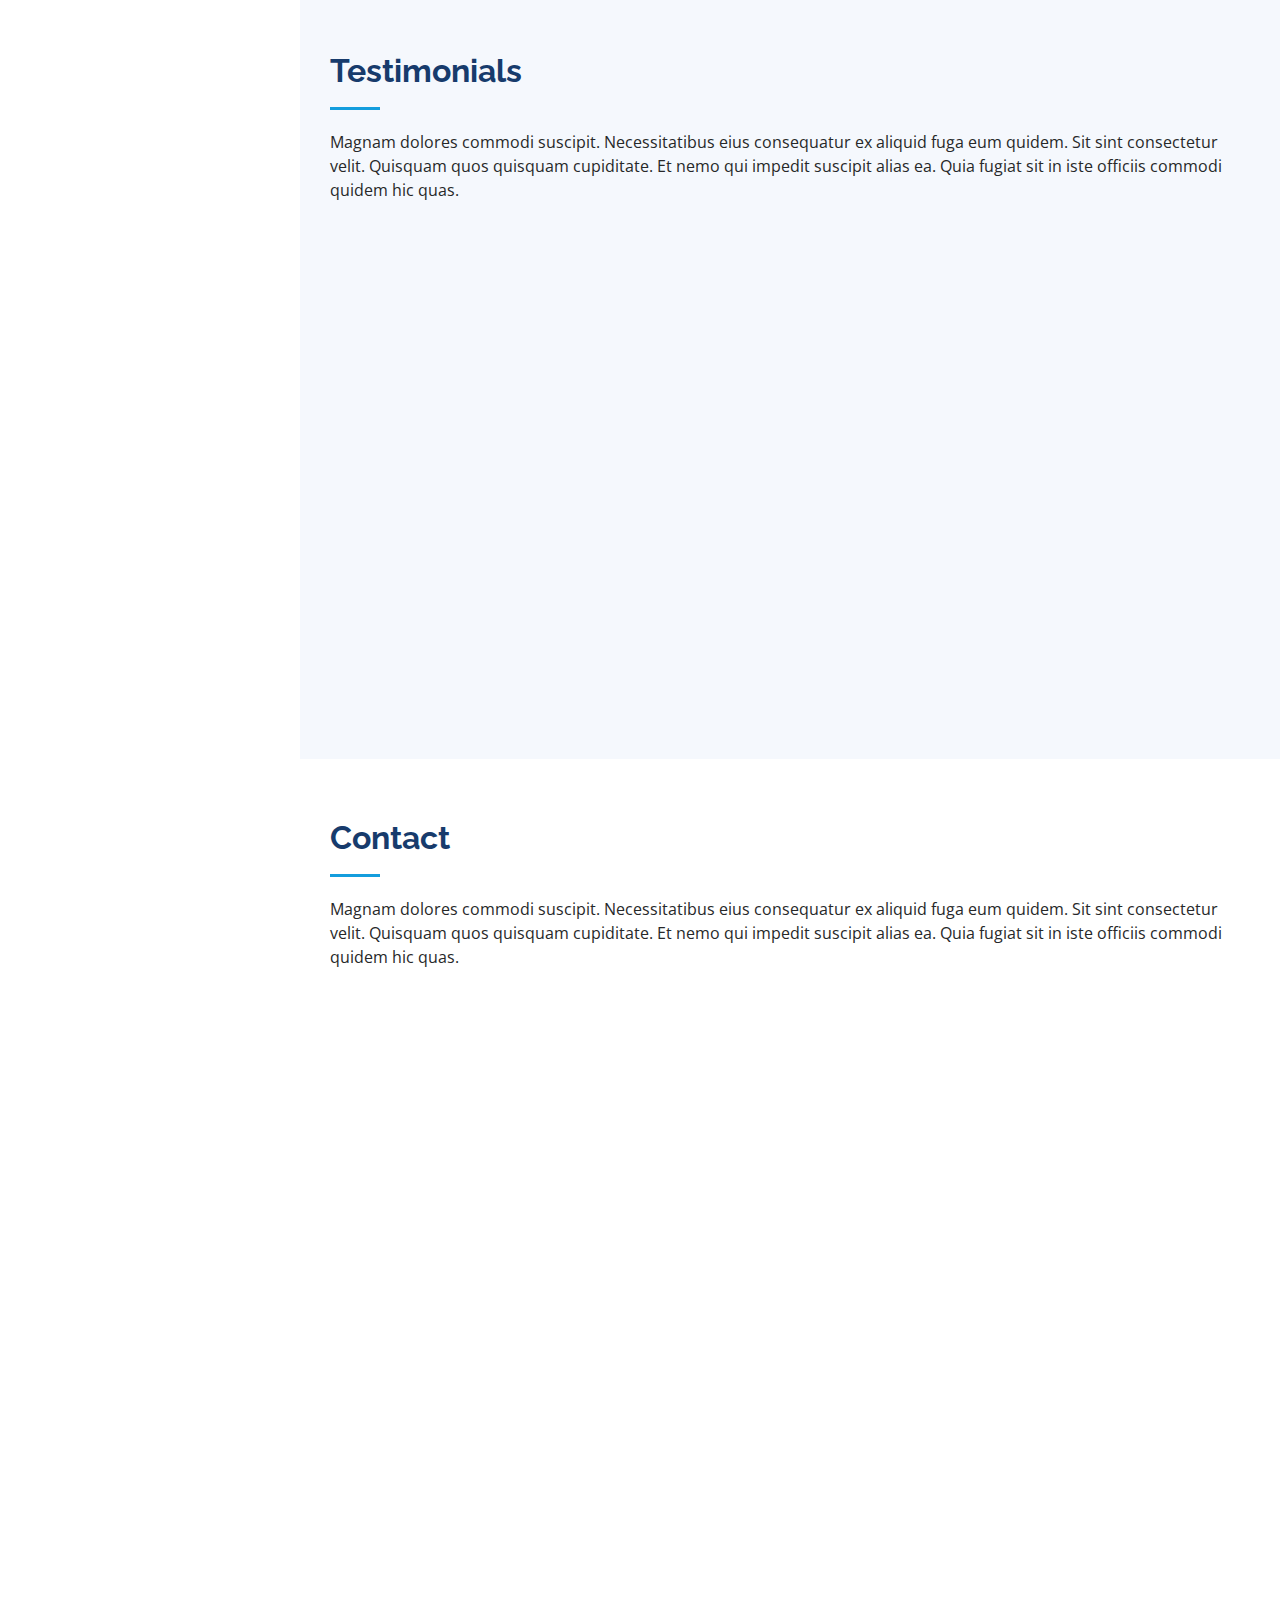
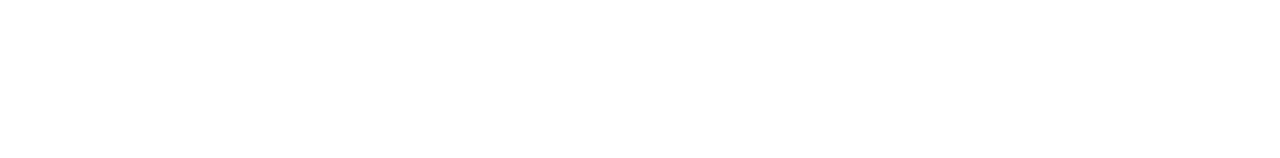
==== commit 97733de6: "v1" ====
--- a/index.html
+++ b/index.html
@@ -46,8 +46,8 @@
     <div class="d-flex flex-column">
 
       <div class="profile">
-        <img src="assets/img/profile-img.jpg" alt="" class="img-fluid rounded-circle">
-        <h1 class="text-light"><a href="index.html">Alex Smith</a></h1>
+        <img src="assets/img/LucasMeloProfile.jpg" alt="" class="img-fluid rounded-circle">
+        <h1 class="text-light"><a href="index.html">Lucas Melo</a></h1>
         <div class="social-links mt-3 text-center">
           <a href="#" class="twitter"><i class="bx bxl-twitter"></i></a>
           <a href="#" class="facebook"><i class="bx bxl-facebook"></i></a>
@@ -73,8 +73,8 @@
   <!-- ======= Hero Section ======= -->
   <section id="hero" class="d-flex flex-column justify-content-center align-items-center">
     <div class="hero-container" data-aos="fade-in">
-      <h1>Alex Smith</h1>
-      <p>I'm <span class="typed" data-typed-items="Designer, Developer, Freelancer, Photographer"></span></p>
+      <h1>Lucas Melo</h1>
+      <p>Eu sou <span class="typed" data-typed-items="Designer, Desevolvedor"></span></p>
     </div>
   </section><!-- End Hero -->
 
@@ -85,42 +85,37 @@
       <div class="container">
 
         <div class="section-title">
-          <h2>About</h2>
-          <p>Magnam dolores commodi suscipit. Necessitatibus eius consequatur ex aliquid fuga eum quidem. Sit sint consectetur velit. Quisquam quos quisquam cupiditate. Et nemo qui impedit suscipit alias ea. Quia fugiat sit in iste officiis commodi quidem hic quas.</p>
+          <h2>Sobre</h2>
+          <p>Atualmente sou um estudante de ciência da computação, pela melhor instituição no brasil atualmente (Descomplica). Um profissional responsável por criar, manter e aprimorar programas de computadores.</p>
         </div>
 
         <div class="row">
           <div class="col-lg-4" data-aos="fade-right">
-            <img src="assets/img/profile-img.jpg" class="img-fluid" alt="">
+            <img src="assets/img/LucasMeloProfile.jpg" class="img-fluid" alt="">
           </div>
           <div class="col-lg-8 pt-4 pt-lg-0 content" data-aos="fade-left">
             <h3>UI/UX Designer &amp; Web Developer.</h3>
             <p class="fst-italic">
-              Lorem ipsum dolor sit amet, consectetur adipiscing elit, sed do eiusmod tempor incididunt ut labore et dolore
-              magna aliqua.
+              Aspirante a data science, data mining e Web Development
             </p>
             <div class="row">
               <div class="col-lg-6">
                 <ul>
-                  <li><i class="bi bi-chevron-right"></i> <strong>Birthday:</strong> <span>1 May 1995</span></li>
+                  <li><i class="bi bi-chevron-right"></i> <strong>Aniversário:</strong> <span>27 May 2002</span></li>
                   <li><i class="bi bi-chevron-right"></i> <strong>Website:</strong> <span>www.example.com</span></li>
-                  <li><i class="bi bi-chevron-right"></i> <strong>Phone:</strong> <span>+123 456 7890</span></li>
-                  <li><i class="bi bi-chevron-right"></i> <strong>City:</strong> <span>New York, USA</span></li>
+                  <li><i class="bi bi-chevron-right"></i> <strong>Telefone:</strong> <span>(34)9 9708-0287</span></li>
+                  <li><i class="bi bi-chevron-right"></i> <strong>Cidade:</strong> <span>São Gotardo, Brazil</span></li>
                 </ul>
               </div>
               <div class="col-lg-6">
                 <ul>
-                  <li><i class="bi bi-chevron-right"></i> <strong>Age:</strong> <span>30</span></li>
-                  <li><i class="bi bi-chevron-right"></i> <strong>Degree:</strong> <span>Master</span></li>
-                  <li><i class="bi bi-chevron-right"></i> <strong>PhEmailone:</strong> <span>email@example.com</span></li>
-                  <li><i class="bi bi-chevron-right"></i> <strong>Freelance:</strong> <span>Available</span></li>
+                  <li><i class="bi bi-chevron-right"></i> <strong>Idade:</strong> <span>21</span></li>
+                  <li><i class="bi bi-chevron-right"></i> <strong>Grau:</strong> <span>Treinee</span></li>
+                  <li><i class="bi bi-chevron-right"></i> <strong>E-mail:</strong> <span>lucasmelosg@gmail.com</span></li>
+                  <li><i class="bi bi-chevron-right"></i> <strong>Freelance:</strong> <span>Disponível</span></li>
                 </ul>
               </div>
             </div>
-            <p>
-              Officiis eligendi itaque labore et dolorum mollitia officiis optio vero. Quisquam sunt adipisci omnis et ut. Nulla accusantium dolor incidunt officia tempore. Et eius omnis.
-              Cupiditate ut dicta maxime officiis quidem quia. Sed et consectetur qui quia repellendus itaque neque. Aliquid amet quidem ut quaerat cupiditate. Ab et eum qui repellendus omnis culpa magni laudantium dolores.
-            </p>
           </div>
         </div>
 
@@ -128,7 +123,7 @@
     </section><!-- End About Section -->
 
     <!-- ======= Facts Section ======= -->
-    <section id="facts" class="facts">
+    <!-- <section id="facts" class="facts">
       <div class="container">
 
         <div class="section-title">
@@ -173,7 +168,7 @@
         </div>
 
       </div>
-    </section><!-- End Facts Section -->
+    </section>End Facts Section -->
 
     <!-- ======= Skills Section ======= -->
     <section id="skills" class="skills section-bg">
@@ -203,9 +198,9 @@
             </div>
 
             <div class="progress">
-              <span class="skill">JavaScript <i class="val">75%</i></span>
+              <span class="skill">JavaScript <i class="val">50%</i></span>
               <div class="progress-bar-wrap">
-                <div class="progress-bar" role="progressbar" aria-valuenow="75" aria-valuemin="0" aria-valuemax="100"></div>
+                <div class="progress-bar" role="progressbar" aria-valuenow="50" aria-valuemin="0" aria-valuemax="100"></div>
               </div>
             </div>
 
@@ -214,26 +209,26 @@
           <div class="col-lg-6" data-aos="fade-up" data-aos-delay="100">
 
             <div class="progress">
-              <span class="skill">PHP <i class="val">80%</i></span>
+              <span class="skill">PHP <i class="val">10%</i></span>
               <div class="progress-bar-wrap">
-                <div class="progress-bar" role="progressbar" aria-valuenow="80" aria-valuemin="0" aria-valuemax="100"></div>
+                <div class="progress-bar" role="progressbar" aria-valuenow="10" aria-valuemin="0" aria-valuemax="100"></div>
               </div>
             </div>
 
             <div class="progress">
-              <span class="skill">WordPress/CMS <i class="val">90%</i></span>
+              <span class="skill">Java <i class="val">30%</i></span>
+              <div class="progress-bar-wrap">
+                <div class="progress-bar" role="progressbar" aria-valuenow="30" aria-valuemin="0" aria-valuemax="100"></div>
+              </div>
+            </div>
+
+            <div class="progress">
+              <span class="skill">Aseprite <i class="val">90%</i></span>
               <div class="progress-bar-wrap">
                 <div class="progress-bar" role="progressbar" aria-valuenow="90" aria-valuemin="0" aria-valuemax="100"></div>
               </div>
             </div>
 
-            <div class="progress">
-              <span class="skill">Photoshop <i class="val">55%</i></span>
-              <div class="progress-bar-wrap">
-                <div class="progress-bar" role="progressbar" aria-valuenow="55" aria-valuemin="0" aria-valuemax="100"></div>
-              </div>
-            </div>
-
           </div>
 
         </div>
@@ -246,35 +241,35 @@
       <div class="container">
 
         <div class="section-title">
-          <h2>Resume</h2>
-          <p>Magnam dolores commodi suscipit. Necessitatibus eius consequatur ex aliquid fuga eum quidem. Sit sint consectetur velit. Quisquam quos quisquam cupiditate. Et nemo qui impedit suscipit alias ea. Quia fugiat sit in iste officiis commodi quidem hic quas.</p>
+          <h2>Resumo</h2>
         </div>
 
         <div class="row">
           <div class="col-lg-6" data-aos="fade-up">
-            <h3 class="resume-title">Sumary</h3>
+            <h3 class="resume-title">Sumário</h3>
             <div class="resume-item pb-0">
-              <h4>Alex Smith</h4>
-              <p><em>Innovative and deadline-driven Graphic Designer with 3+ years of experience designing and developing user-centered digital/print marketing material from initial concept to final, polished deliverable.</em></p>
+              <h4>Lucas Melo</h4>
+              <p><em>Desenvolvedor Web buscando experiência no mercado de trabalho.</em></p>
               <ul>
-                <li>Portland par 127,Orlando, FL</li>
-                <li>(123) 456-7891</li>
-                <li>alice.barkley@example.com</li>
+                <li>São Gotardo, Minas Gerais, Brazil</li>
+                <li>(34)9 9708-0287</li>
+                <li>lucasmelosg@gmail.com</li>
               </ul>
             </div>
 
-            <h3 class="resume-title">Education</h3>
+            <h3 class="resume-title">Educação</h3>
+            
             <div class="resume-item">
-              <h4>Master of Fine Arts &amp; Graphic Design</h4>
-              <h5>2015 - 2016</h5>
-              <p><em>Rochester Institute of Technology, Rochester, NY</em></p>
-              <p>Qui deserunt veniam. Et sed aliquam labore tempore sed quisquam iusto autem sit. Ea vero voluptatum qui ut dignissimos deleniti nerada porti sand markend</p>
+              <h4>Graduando Ciência da Computação</h4>
+              <h5>2024</h5>
+              <p><em>Graduando pela mais pretigiada faculdade do Brasil, Descomplica.</em></p>
+              <p>A graduação forma profissionais qualificados para desenvolver programas e sistemas de informática, desde o planejamento do projeto até a implantação e gerenciamento do software.</p>
             </div>
             <div class="resume-item">
-              <h4>Bachelor of Fine Arts &amp; Graphic Design</h4>
-              <h5>2010 - 2014</h5>
-              <p><em>Rochester Institute of Technology, Rochester, NY</em></p>
-              <p>Quia nobis sequi est occaecati aut. Repudiandae et iusto quae reiciendis et quis Eius vel ratione eius unde vitae rerum voluptates asperiores voluptatem Earum molestiae consequatur neque etlon sader mart dila</p>
+              <h4>Graduado em Gestão de Segurança Pública e Privada</h4>
+              <h5>2022 - 2023</h5>
+              <p><em>Graduado pela Faculdade Realiza</em></p>
+              <p>O curso Superior Sequencial em Gestão de Segurança Pública e Privada tem como objetivo formar profissionais que sejam capazes de planejar, executar e supervisionar projetos.</p>
             </div>
           </div>
           <div class="col-lg-6" data-aos="fade-up" data-aos-delay="100">
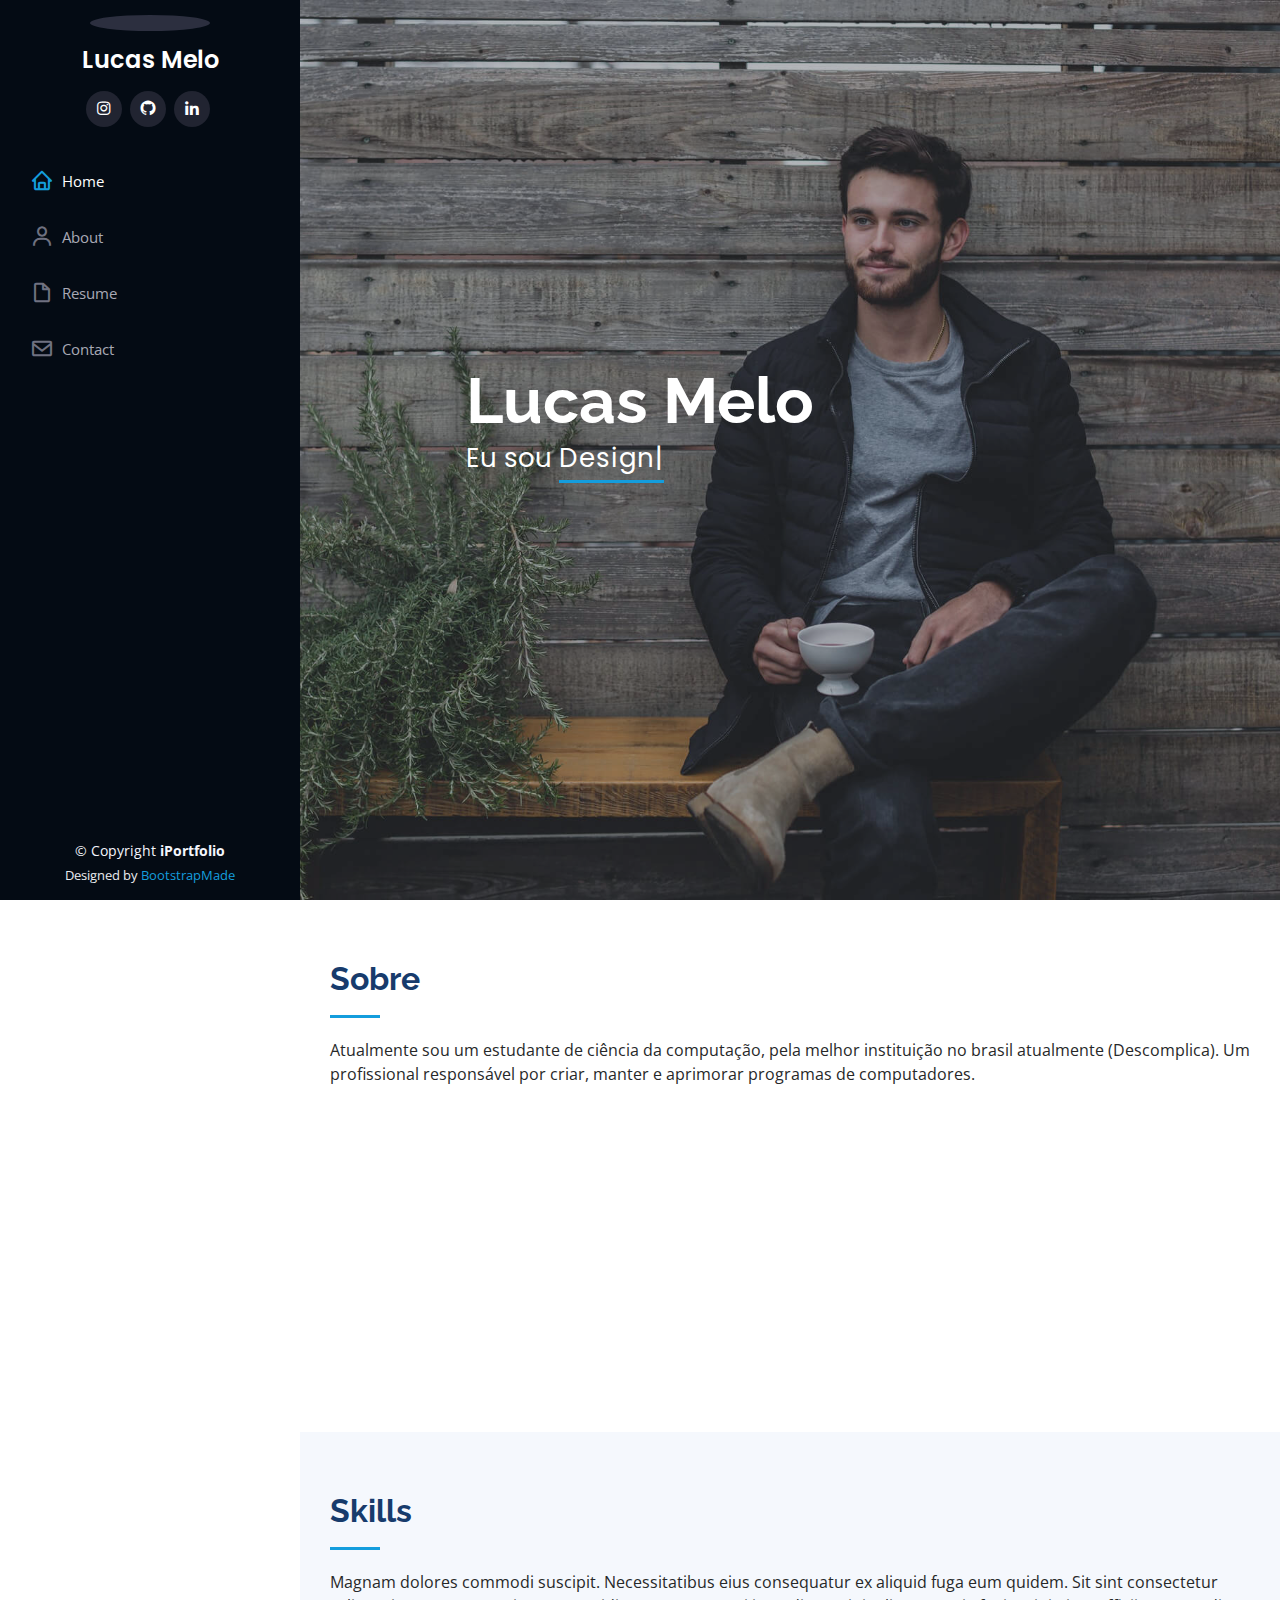
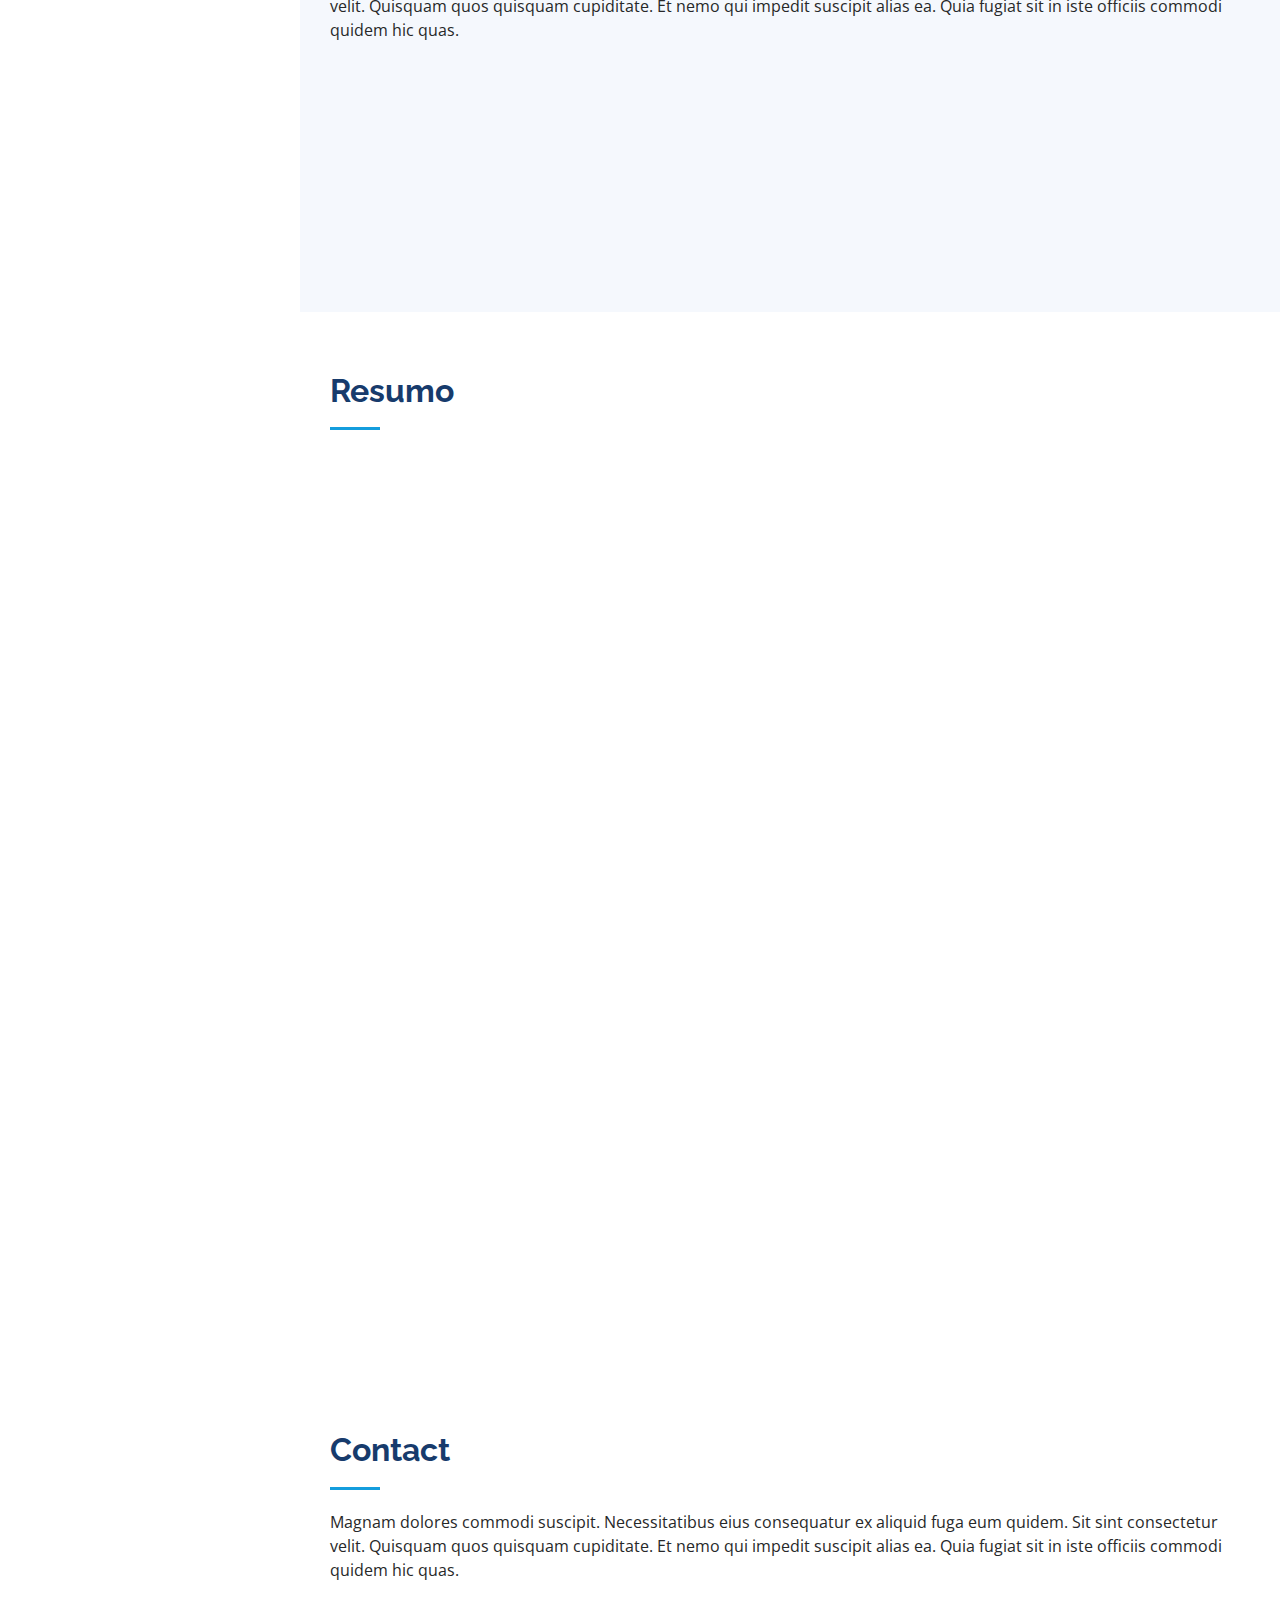
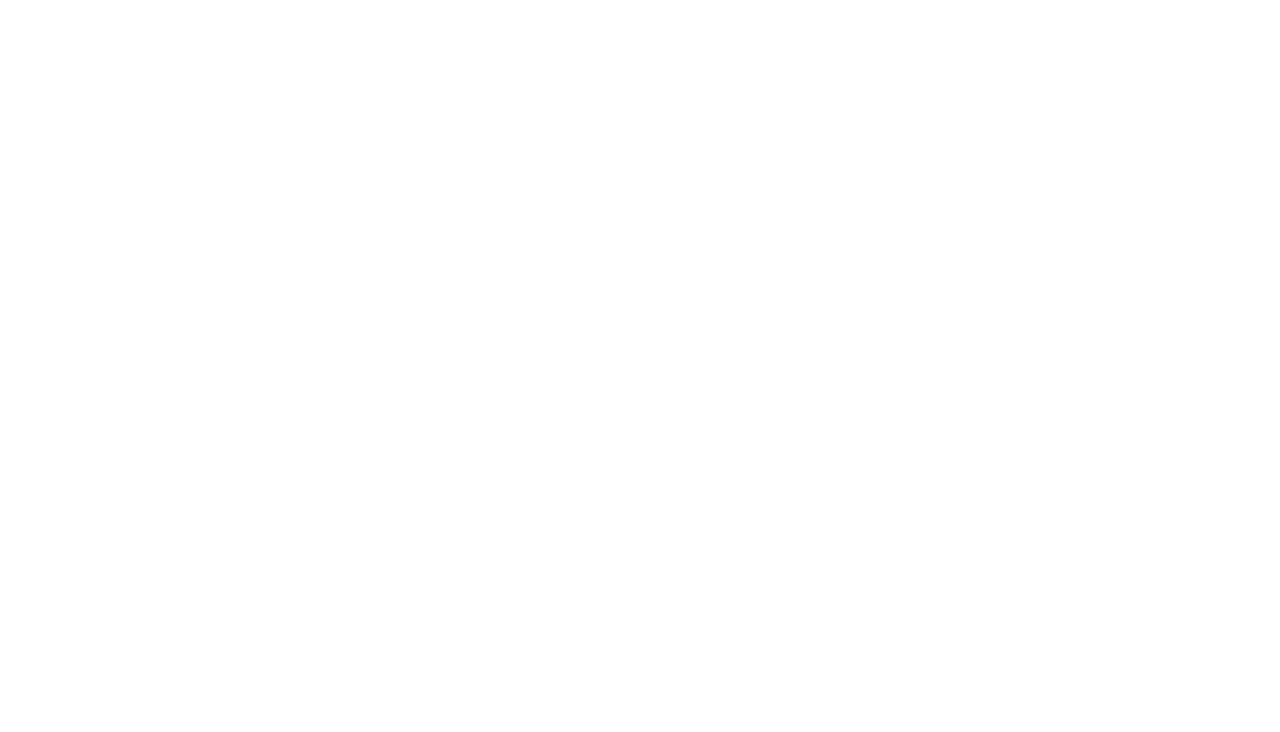
==== commit 637ef446: "v3" ====
--- a/index.html
+++ b/index.html
@@ -5,7 +5,7 @@
   <meta charset="utf-8">
   <meta content="width=device-width, initial-scale=1.0" name="viewport">
 
-  <title>iPortfolio Bootstrap Template - Index</title>
+  <title>Lucas Melo Portifólio</title>
   <meta content="" name="description">
   <meta content="" name="keywords">
 
@@ -49,11 +49,11 @@
         <img src="assets/img/LucasMeloProfile.jpg" alt="" class="img-fluid rounded-circle">
         <h1 class="text-light"><a href="index.html">Lucas Melo</a></h1>
         <div class="social-links mt-3 text-center">
-          <a href="#" class="twitter"><i class="bx bxl-twitter"></i></a>
-          <a href="#" class="facebook"><i class="bx bxl-facebook"></i></a>
-          <a href="#" class="instagram"><i class="bx bxl-instagram"></i></a>
-          <a href="#" class="google-plus"><i class="bx bxl-skype"></i></a>
-          <a href="#" class="linkedin"><i class="bx bxl-linkedin"></i></a>
+          <!-- <a href="#" class="twitter"><i class="bx bxl-twitter"></i></a> -->
+          <!-- <a href="#" class="facebook"><i class="bx bxl-facebook"></i></a> -->
+          <a href="https://www.instagram.com/lucasmelosg/" class="instagram"><i class="bx bxl-instagram"></i></a>
+          <a href="https://github.com/Lykanus" class="google-plus"><i class="bx bxl-github"></i></a>
+          <a href="https://www.linkedin.com/in/lucas-melo-1996302b6/" class="linkedin"><i class="bx bxl-linkedin"></i></a>
         </div>
       </div>
 
@@ -62,8 +62,8 @@
           <li><a href="#hero" class="nav-link scrollto active"><i class="bx bx-home"></i> <span>Home</span></a></li>
           <li><a href="#about" class="nav-link scrollto"><i class="bx bx-user"></i> <span>About</span></a></li>
           <li><a href="#resume" class="nav-link scrollto"><i class="bx bx-file-blank"></i> <span>Resume</span></a></li>
-          <li><a href="#portfolio" class="nav-link scrollto"><i class="bx bx-book-content"></i> <span>Portfolio</span></a></li>
-          <li><a href="#services" class="nav-link scrollto"><i class="bx bx-server"></i> <span>Services</span></a></li>
+          <!-- <li><a href="#portfolio" class="nav-link scrollto"><i class="bx bx-book-content"></i> <span>Portfolio</span></a></li> -->
+          <!-- <li><a href="#services" class="nav-link scrollto"><i class="bx bx-server"></i> <span>Services</span></a></li> -->
           <li><a href="#contact" class="nav-link scrollto"><i class="bx bx-envelope"></i> <span>Contact</span></a></li>
         </ul>
       </nav><!-- .nav-menu -->
@@ -102,7 +102,7 @@
               <div class="col-lg-6">
                 <ul>
                   <li><i class="bi bi-chevron-right"></i> <strong>Aniversário:</strong> <span>27 May 2002</span></li>
-                  <li><i class="bi bi-chevron-right"></i> <strong>Website:</strong> <span>www.example.com</span></li>
+                  <li><i class="bi bi-chevron-right"></i> <strong>Website:</strong> <span>https://github.com/Lykanus</span></li>
                   <li><i class="bi bi-chevron-right"></i> <strong>Telefone:</strong> <span>(34)9 9708-0287</span></li>
                   <li><i class="bi bi-chevron-right"></i> <strong>Cidade:</strong> <span>São Gotardo, Brazil</span></li>
                 </ul>
@@ -273,27 +273,24 @@
             </div>
           </div>
           <div class="col-lg-6" data-aos="fade-up" data-aos-delay="100">
-            <h3 class="resume-title">Professional Experience</h3>
+            <h3 class="resume-title">Cursos Secundários</h3>
             <div class="resume-item">
-              <h4>Senior graphic design specialist</h4>
-              <h5>2019 - Present</h5>
-              <p><em>Experion, New York, NY </em></p>
+              <p><em></em></p>
+              <p><em></em></p>
               <ul>
-                <li>Lead in the design, development, and implementation of the graphic, layout, and production communication materials</li>
-                <li>Delegate tasks to the 7 members of the design team and provide counsel on all aspects of the project. </li>
-                <li>Supervise the assessment of all graphic materials in order to ensure quality and accuracy of the design</li>
-                <li>Oversee the efficient use of production project budgets ranging from $2,000 - $25,000</li>
+                <li>Curso “Inglês 1” completo - Instituto Federal Rio Grande do Sul.</li>
+                <li>Curso “Nivelamento em Matemática Básica” completo - Instituto Federal Rio Grande do Sul.</li>
+                <li>CS50: Introduction to Computer Science Harvard University<br>(Em andamento)</li>
               </ul>
             </div>
             <div class="resume-item">
-              <h4>Graphic design specialist</h4>
-              <h5>2017 - 2018</h5>
-              <p><em>Stepping Stone Advertising, New York, NY</em></p>
+              <br><br><br>
+              <h4>Competências</h4>
+              <br>
               <ul>
-                <li>Developed numerous marketing programs (logos, brochures,infographics, presentations, and advertisements).</li>
-                <li>Managed up to 5 projects or tasks at a given time while under pressure</li>
-                <li>Recommended and consulted with clients on the most appropriate graphic design</li>
-                <li>Created 4+ design presentations and proposals a month for clients and account managers</li>
+                <li>Excel avançado</li>
+                <li>Inglês avançado</li>
+                <li>Carta de habilitação A e B</li>
               </ul>
             </div>
           </div>
@@ -303,7 +300,7 @@
     </section><!-- End Resume Section -->
 
     <!-- ======= Portfolio Section ======= -->
-    <section id="portfolio" class="portfolio section-bg">
+    <!-- <section id="portfolio" class="portfolio section-bg">
       <div class="container">
 
         <div class="section-title">
@@ -417,10 +414,10 @@
         </div>
 
       </div>
-    </section><!-- End Portfolio Section -->
+    </section>End Portfolio Section -->
 
     <!-- ======= Services Section ======= -->
-    <section id="services" class="services">
+    <!-- <section id="services" class="services">
       <div class="container">
 
         <div class="section-title">
@@ -462,10 +459,10 @@
         </div>
 
       </div>
-    </section><!-- End Services Section -->
+    </section>End Services Section -->
 
     <!-- ======= Testimonials Section ======= -->
-    <section id="testimonials" class="testimonials section-bg">
+    <!-- <section id="testimonials" class="testimonials section-bg">
       <div class="container">
 
         <div class="section-title">
@@ -487,7 +484,7 @@
                 <h3>Saul Goodman</h3>
                 <h4>Ceo &amp; Founder</h4>
               </div>
-            </div><!-- End testimonial item -->
+            </div>
 
             <div class="swiper-slide">
               <div class="testimonial-item" data-aos="fade-up" data-aos-delay="100">
@@ -500,7 +497,7 @@
                 <h3>Sara Wilsson</h3>
                 <h4>Designer</h4>
               </div>
-            </div><!-- End testimonial item -->
+            </div>
 
             <div class="swiper-slide">
               <div class="testimonial-item" data-aos="fade-up" data-aos-delay="200">
@@ -513,7 +510,7 @@
                 <h3>Jena Karlis</h3>
                 <h4>Store Owner</h4>
               </div>
-            </div><!-- End testimonial item -->
+            </div>
 
             <div class="swiper-slide">
               <div class="testimonial-item" data-aos="fade-up" data-aos-delay="300">
@@ -526,7 +523,7 @@
                 <h3>Matt Brandon</h3>
                 <h4>Freelancer</h4>
               </div>
-            </div><!-- End testimonial item -->
+            </div>
 
             <div class="swiper-slide">
               <div class="testimonial-item" data-aos="fade-up" data-aos-delay="400">
@@ -539,14 +536,14 @@
                 <h3>John Larson</h3>
                 <h4>Entrepreneur</h4>
               </div>
-            </div><!-- End testimonial item -->
+            </div>
 
           </div>
           <div class="swiper-pagination"></div>
         </div>
 
       </div>
-    </section><!-- End Testimonials Section -->
+    </section>End Testimonials Section -->
 
     <!-- ======= Contact Section ======= -->
     <section id="contact" class="contact">
@@ -563,23 +560,23 @@
             <div class="info">
               <div class="address">
                 <i class="bi bi-geo-alt"></i>
-                <h4>Location:</h4>
-                <p>A108 Adam Street, New York, NY 535022</p>
+                <h4>Localização:</h4>
+                <p>São Gotardo, Minas Gerais, Brazil</p>
               </div>
 
               <div class="email">
                 <i class="bi bi-envelope"></i>
                 <h4>Email:</h4>
-                <p>info@example.com</p>
+                <p>lucasmelosg@gmail.com</p>
               </div>
 
               <div class="phone">
                 <i class="bi bi-phone"></i>
-                <h4>Call:</h4>
-                <p>+1 5589 55488 55s</p>
-              </div>
-
-              <iframe src="https://www.google.com/maps/embed?pb=!1m14!1m8!1m3!1d12097.433213460943!2d-74.0062269!3d40.7101282!3m2!1i1024!2i768!4f13.1!3m3!1m2!1s0x0%3A0xb89d1fe6bc499443!2sDowntown+Conference+Center!5e0!3m2!1smk!2sbg!4v1539943755621" frameborder="0" style="border:0; width: 100%; height: 290px;" allowfullscreen></iframe>
+                <h4>Telefone:</h4>
+                <p>(34)9 9708-0287</p>
+              </div>
+
+              <!-- <iframe src="https://www.google.com/maps/embed?pb=!1m14!1m8!1m3!1d12097.433213460943!2d-74.0062269!3d40.7101282!3m2!1i1024!2i768!4f13.1!3m3!1m2!1s0x0%3A0xb89d1fe6bc499443!2sDowntown+Conference+Center!5e0!3m2!1smk!2sbg!4v1539943755621" frameborder="0" style="border:0; width: 100%; height: 290px;" allowfullscreen></iframe> -->
             </div>
 
           </div>
@@ -588,20 +585,20 @@
             <form action="forms/contact.php" method="post" role="form" class="php-email-form">
               <div class="row">
                 <div class="form-group col-md-6">
-                  <label for="name">Your Name</label>
+                  <label for="name">Seu Nome</label>
                   <input type="text" name="name" class="form-control" id="name" required>
                 </div>
                 <div class="form-group col-md-6">
-                  <label for="name">Your Email</label>
+                  <label for="name">Seu e-mail</label>
                   <input type="email" class="form-control" name="email" id="email" required>
                 </div>
               </div>
               <div class="form-group">
-                <label for="name">Subject</label>
+                <label for="name">Assunto</label>
                 <input type="text" class="form-control" name="subject" id="subject" required>
               </div>
               <div class="form-group">
-                <label for="name">Message</label>
+                <label for="name">Mensagem</label>
                 <textarea class="form-control" name="message" rows="10" required></textarea>
               </div>
               <div class="my-3">
@@ -609,7 +606,7 @@
                 <div class="error-message"></div>
                 <div class="sent-message">Your message has been sent. Thank you!</div>
               </div>
-              <div class="text-center"><button type="submit">Send Message</button></div>
+              <div class="text-center"><button type="submit">Enviar mensagem</button></div>
             </form>
           </div>
 
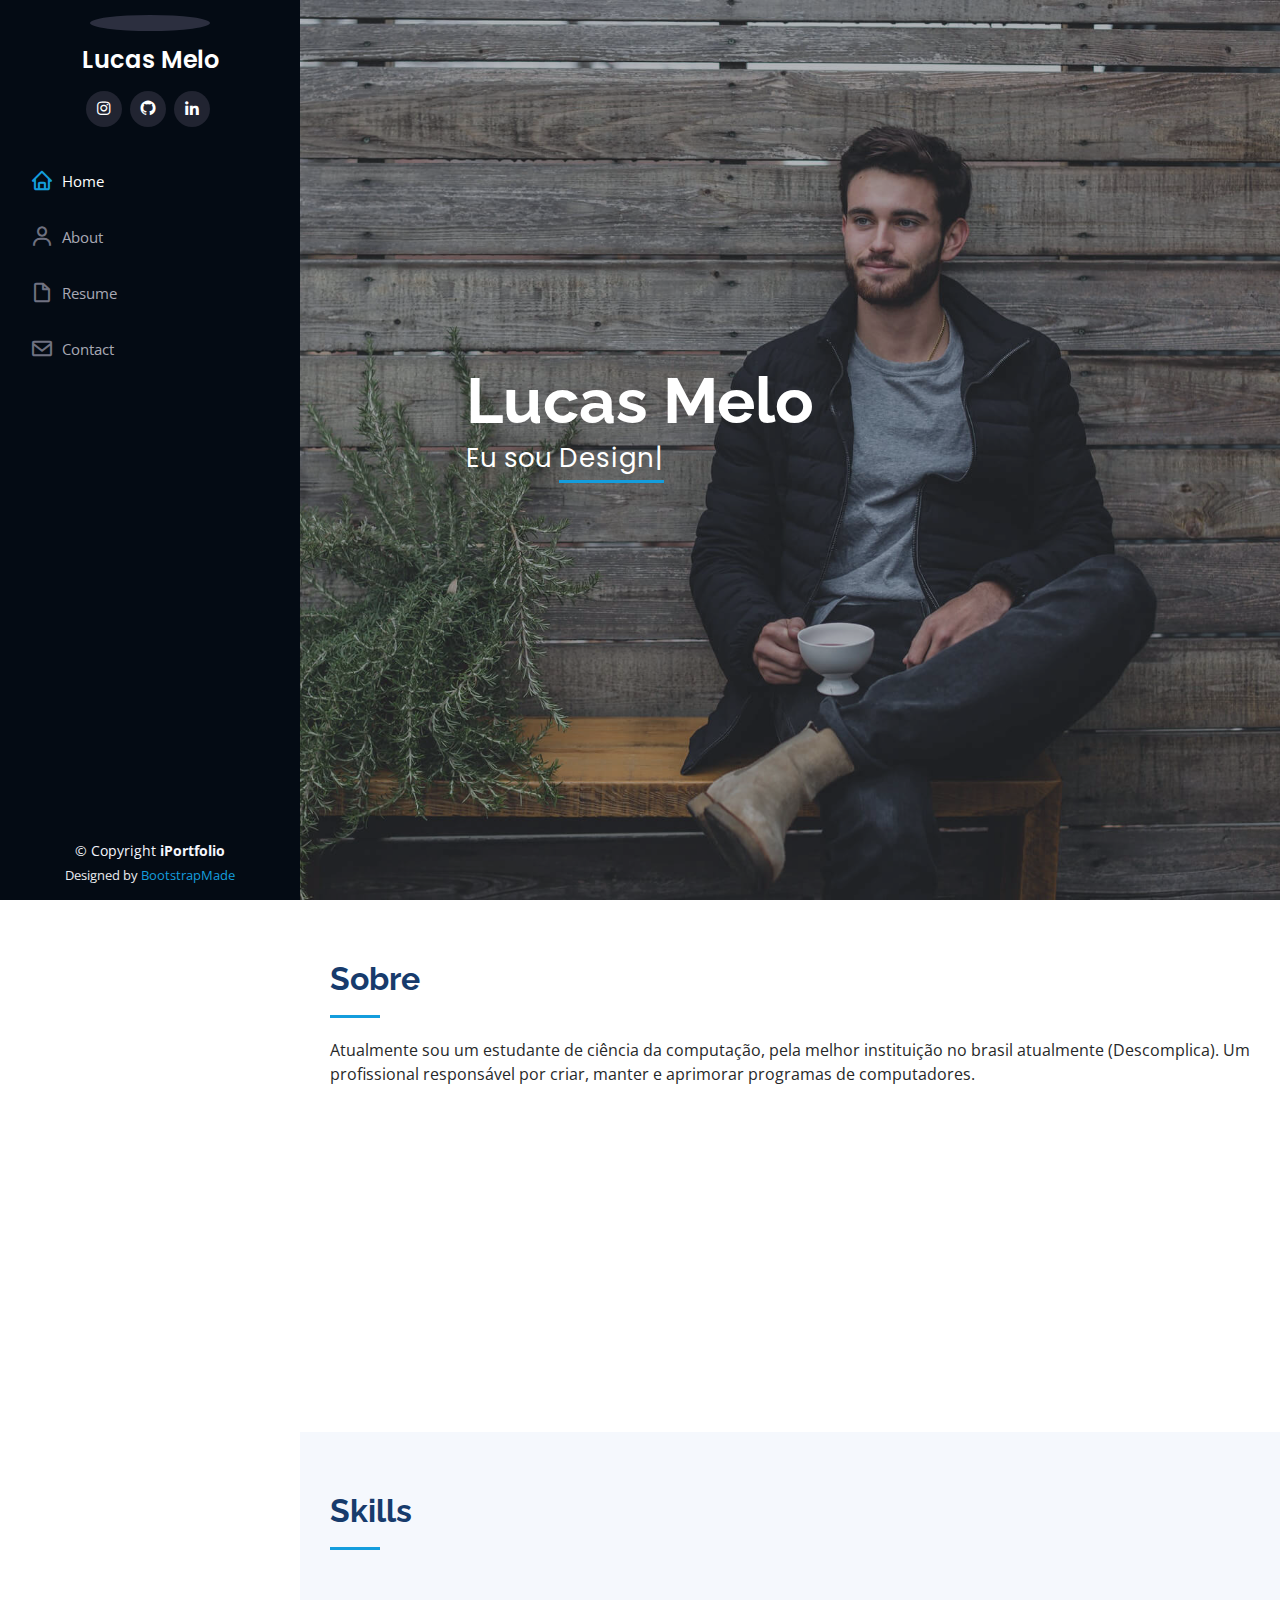
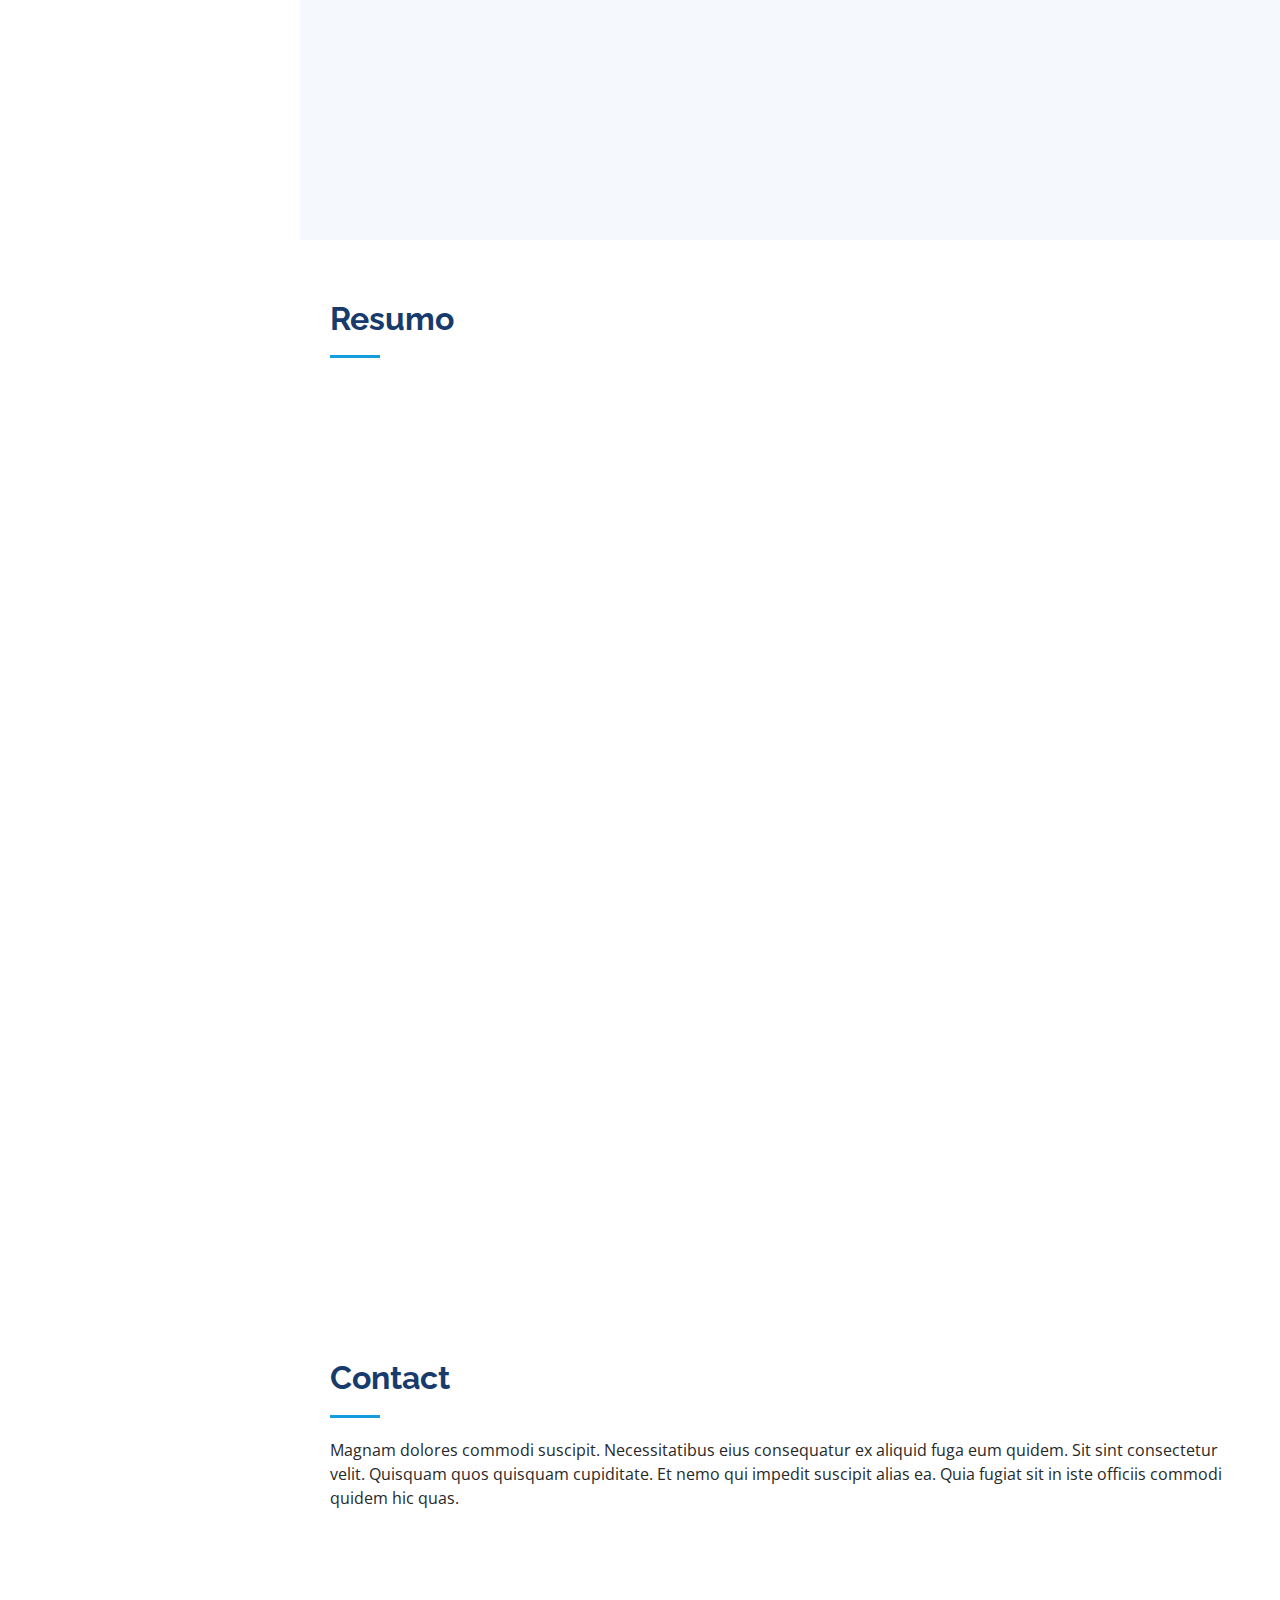
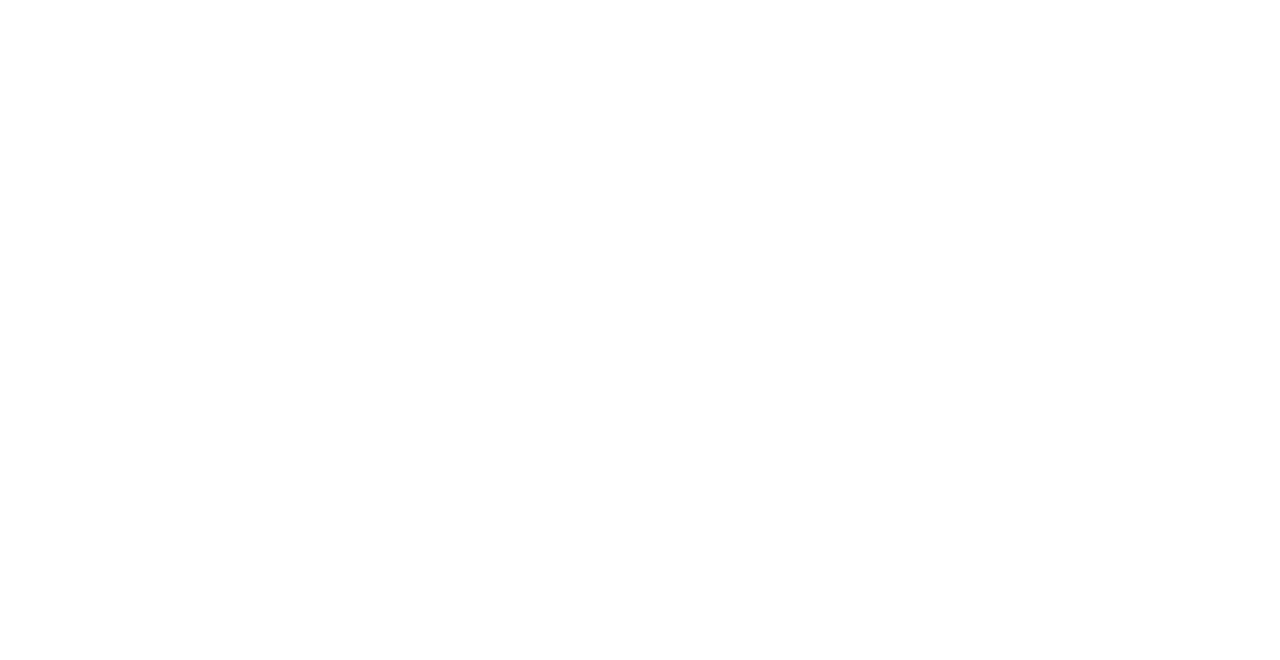
==== commit b162446c: "v4" ====
--- a/index.html
+++ b/index.html
@@ -176,7 +176,7 @@
 
         <div class="section-title">
           <h2>Skills</h2>
-          <p>Magnam dolores commodi suscipit. Necessitatibus eius consequatur ex aliquid fuga eum quidem. Sit sint consectetur velit. Quisquam quos quisquam cupiditate. Et nemo qui impedit suscipit alias ea. Quia fugiat sit in iste officiis commodi quidem hic quas.</p>
+          <!-- <p>Magnam dolores commodi suscipit. Necessitatibus eius consequatur ex aliquid fuga eum quidem. Sit sint consectetur velit. Quisquam quos quisquam cupiditate. Et nemo qui impedit suscipit alias ea. Quia fugiat sit in iste officiis commodi quidem hic quas.</p> -->
         </div>
 
         <div class="row skills-content">
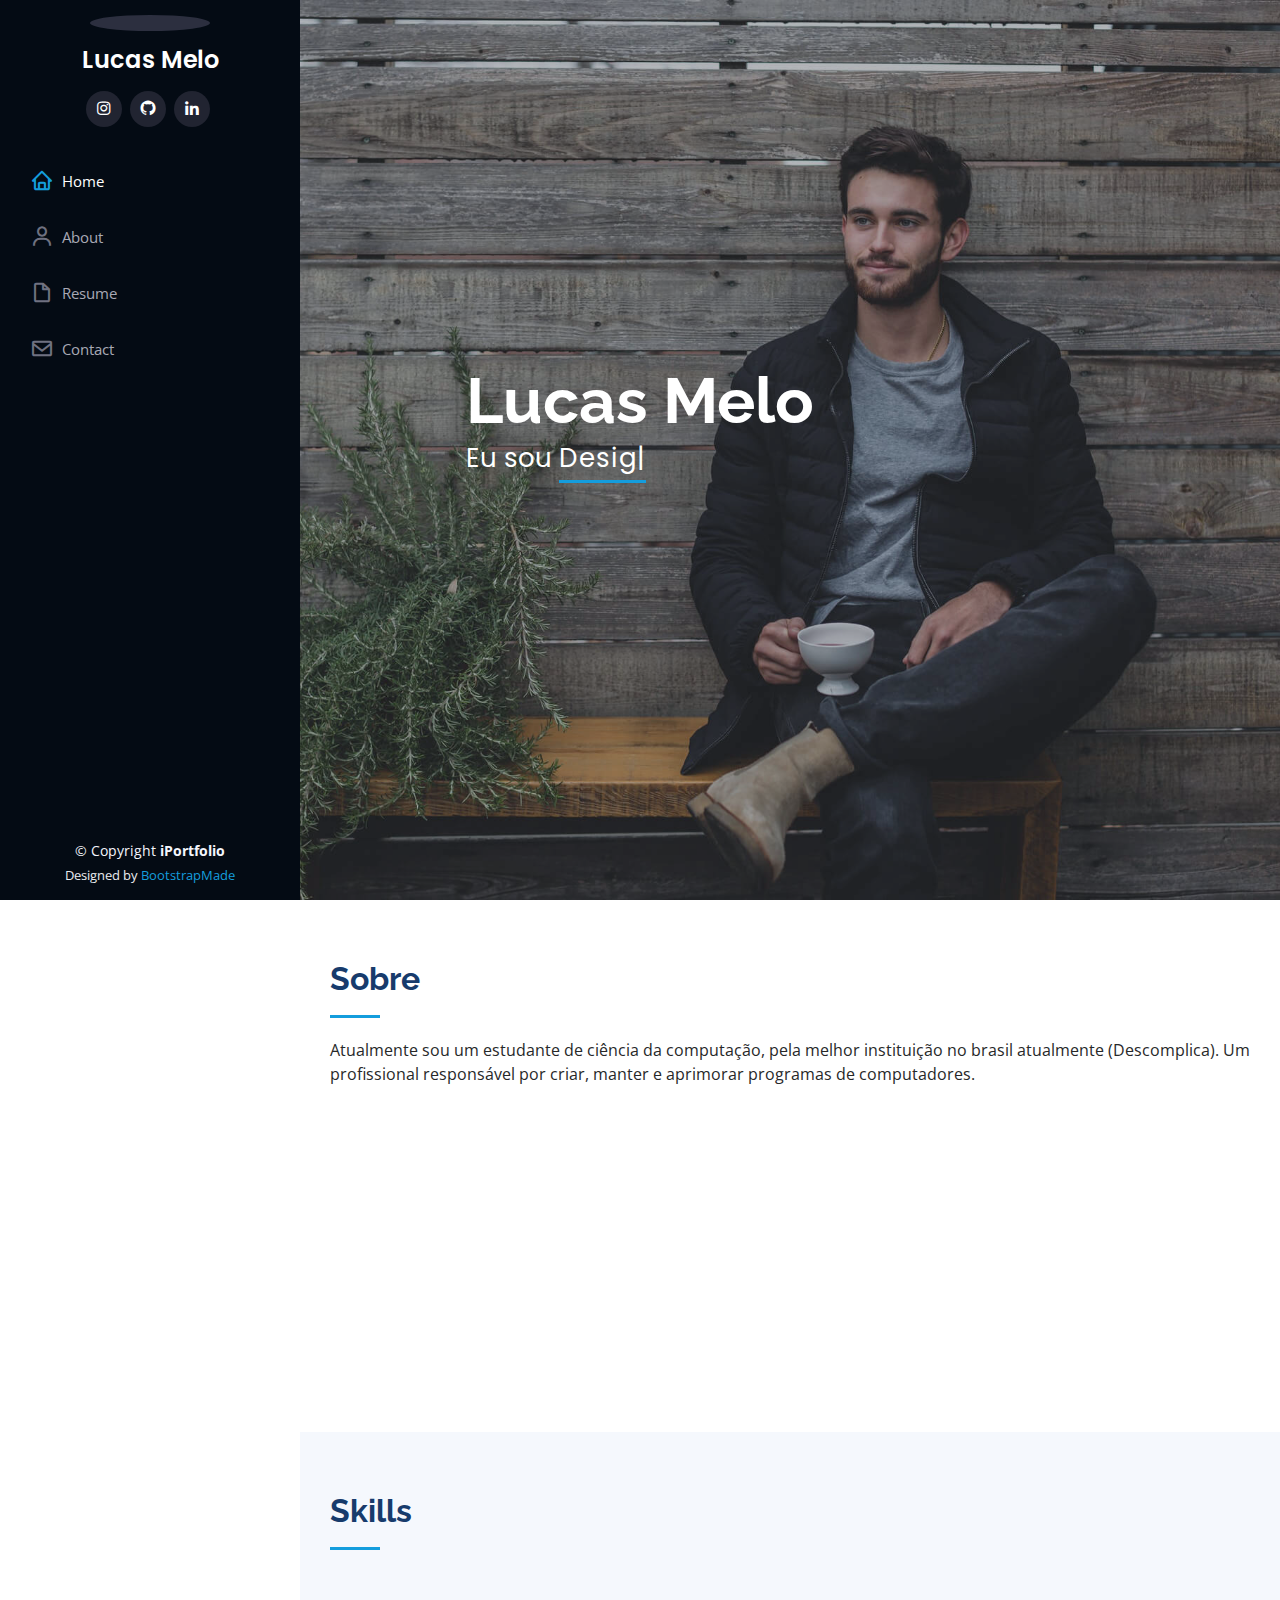
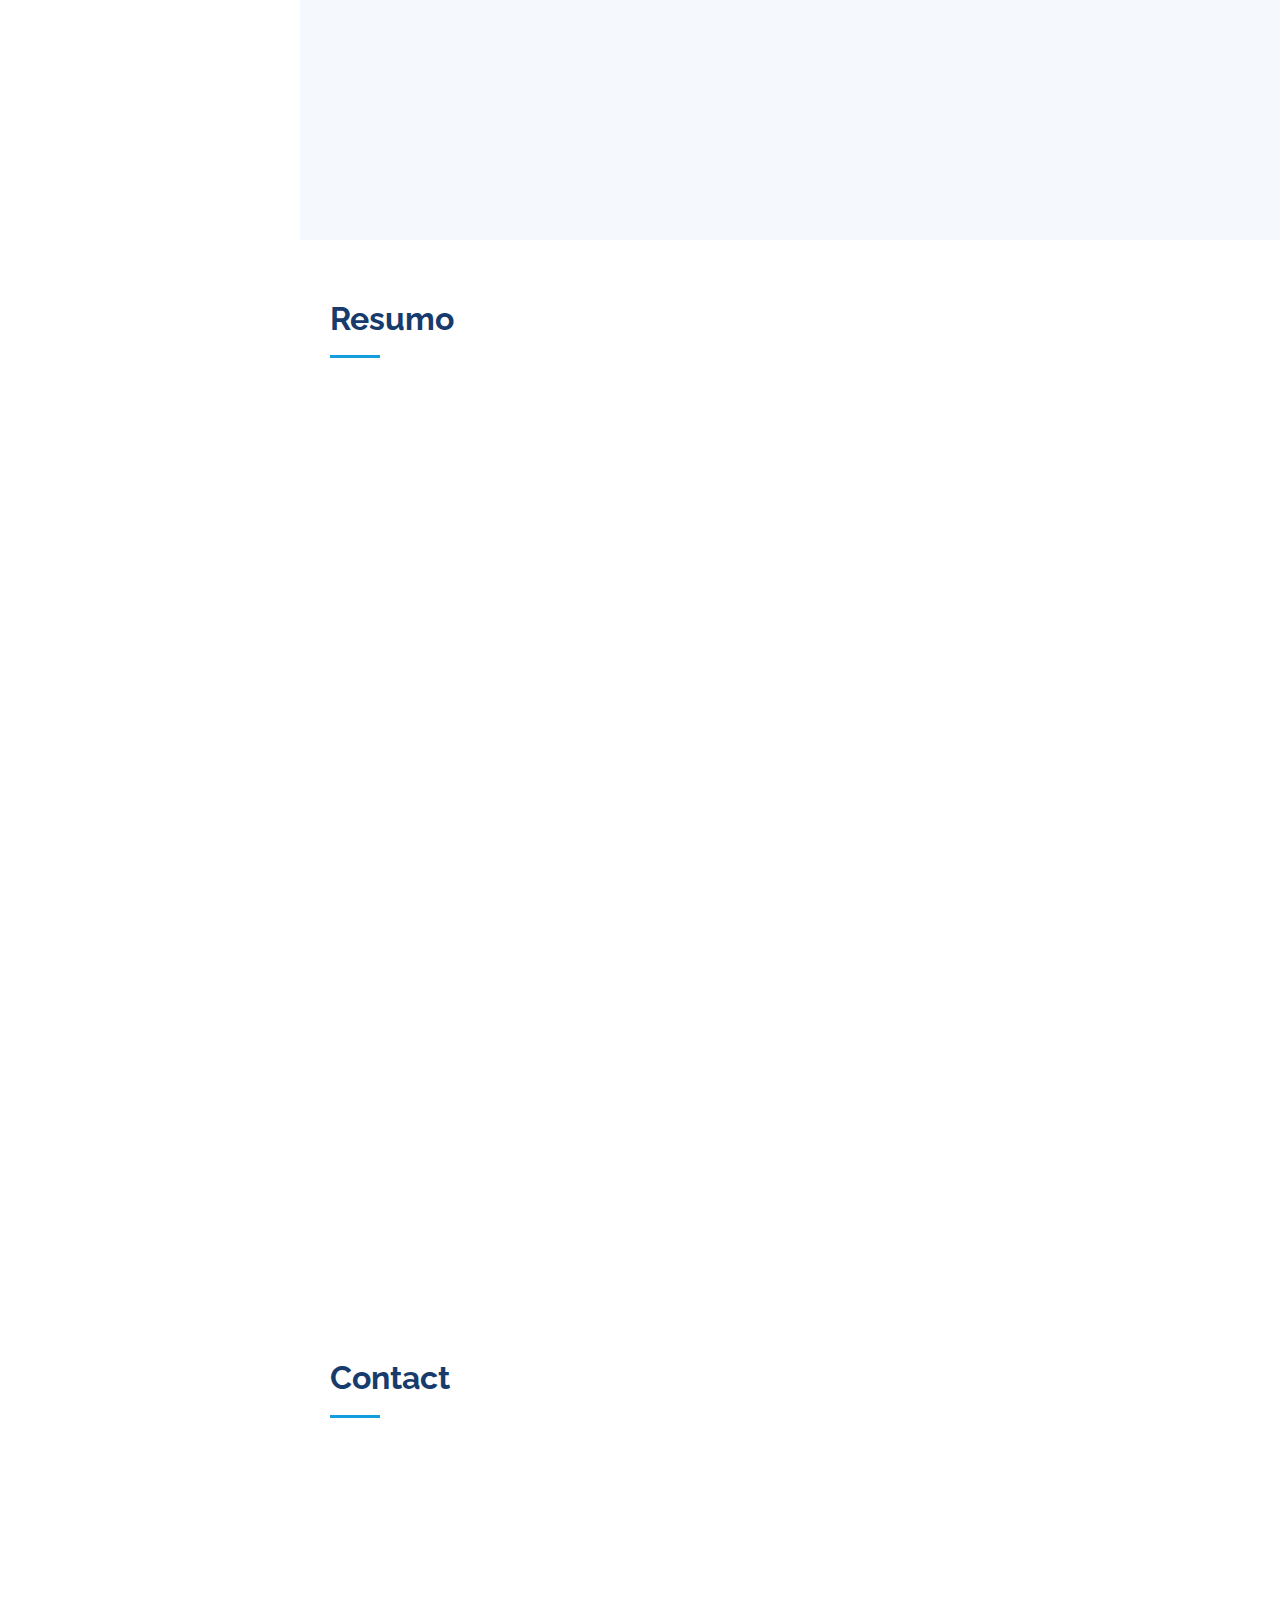
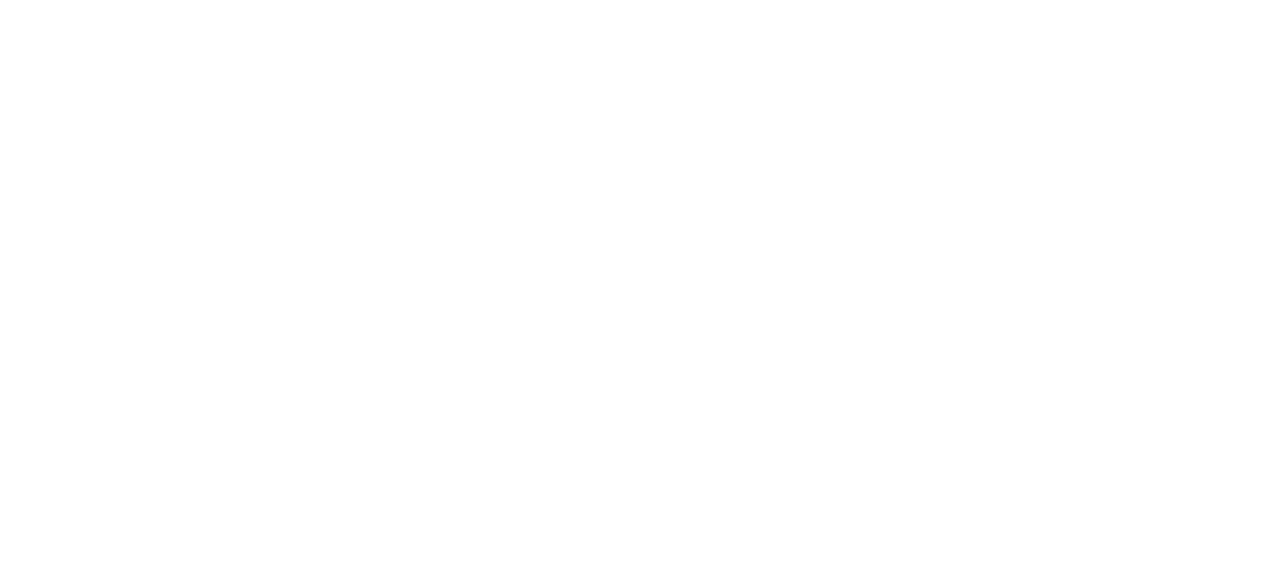
==== commit ddb39994: "v5" ====
--- a/index.html
+++ b/index.html
@@ -551,7 +551,7 @@
 
         <div class="section-title">
           <h2>Contact</h2>
-          <p>Magnam dolores commodi suscipit. Necessitatibus eius consequatur ex aliquid fuga eum quidem. Sit sint consectetur velit. Quisquam quos quisquam cupiditate. Et nemo qui impedit suscipit alias ea. Quia fugiat sit in iste officiis commodi quidem hic quas.</p>
+          <!-- <p>Magnam dolores commodi suscipit. Necessitatibus eius consequatur ex aliquid fuga eum quidem. Sit sint consectetur velit. Quisquam quos quisquam cupiditate. Et nemo qui impedit suscipit alias ea. Quia fugiat sit in iste officiis commodi quidem hic quas.</p> -->
         </div>
 
         <div class="row" data-aos="fade-in">
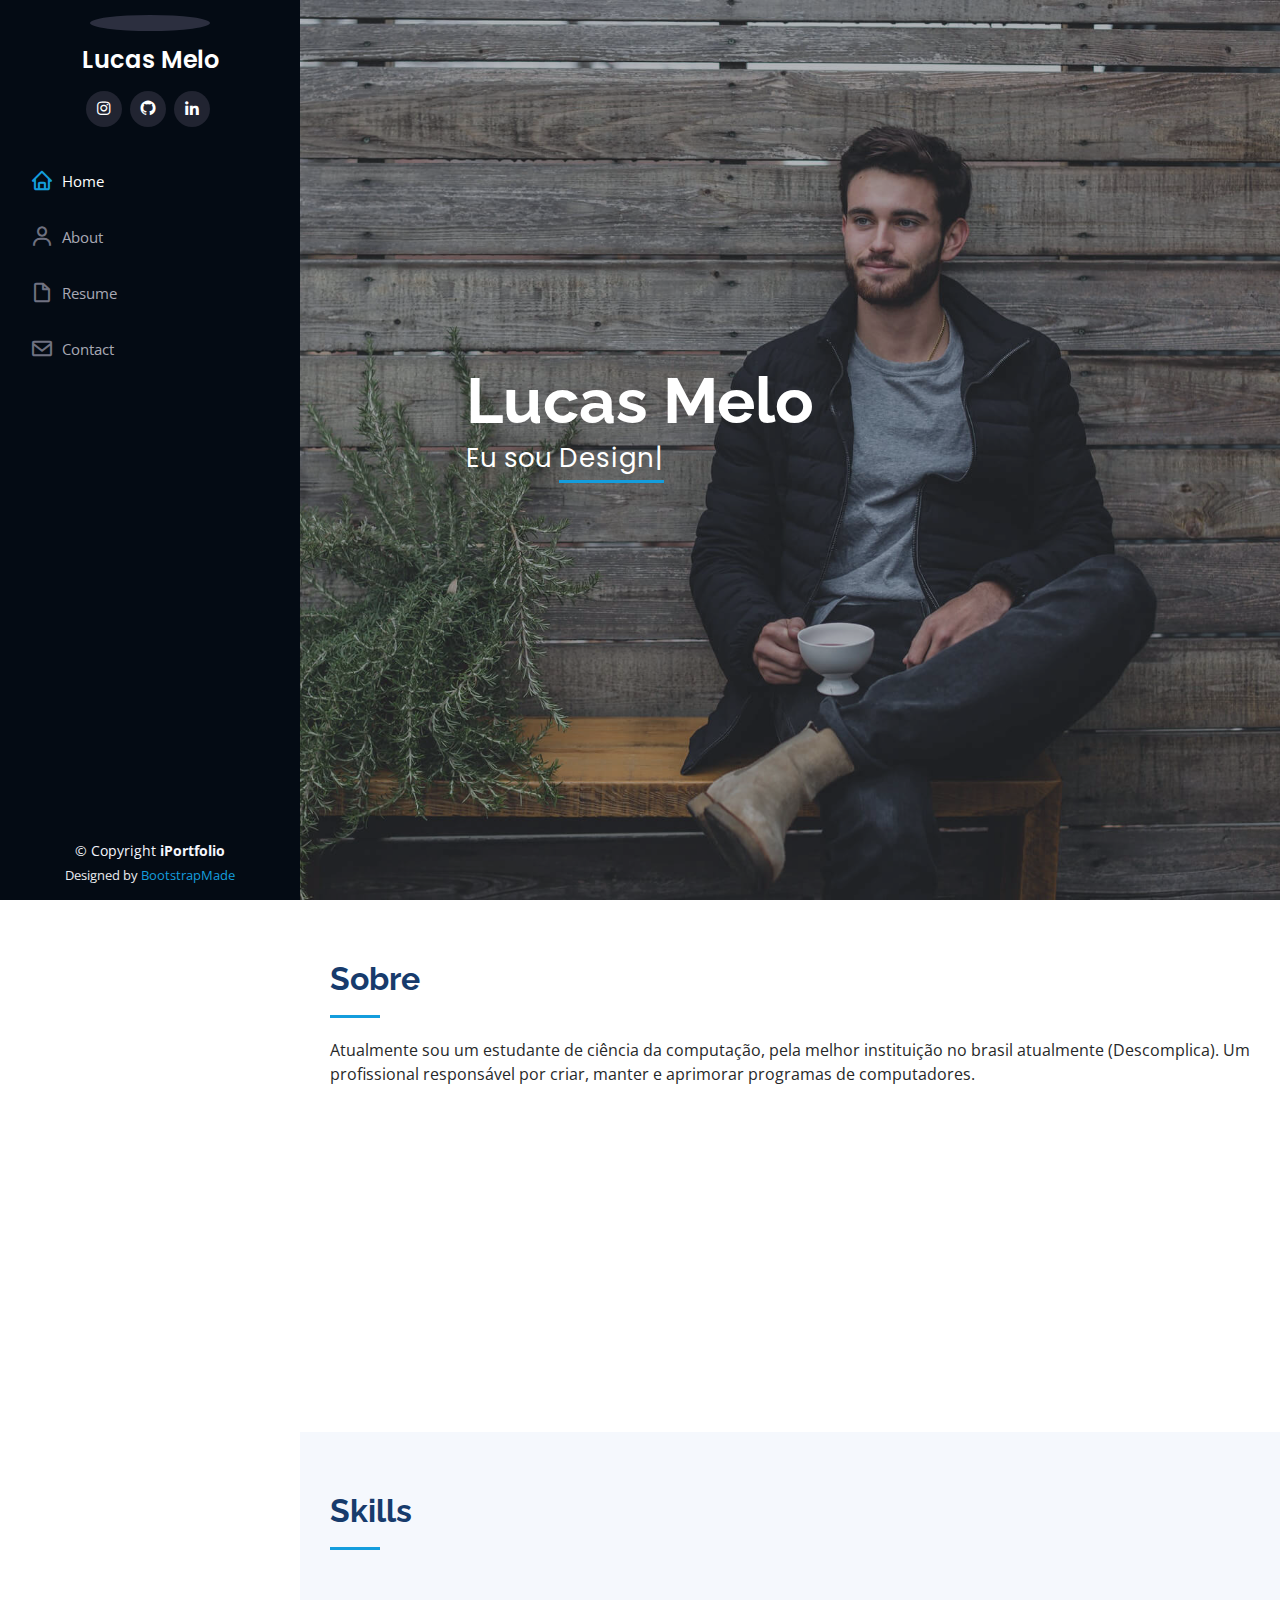
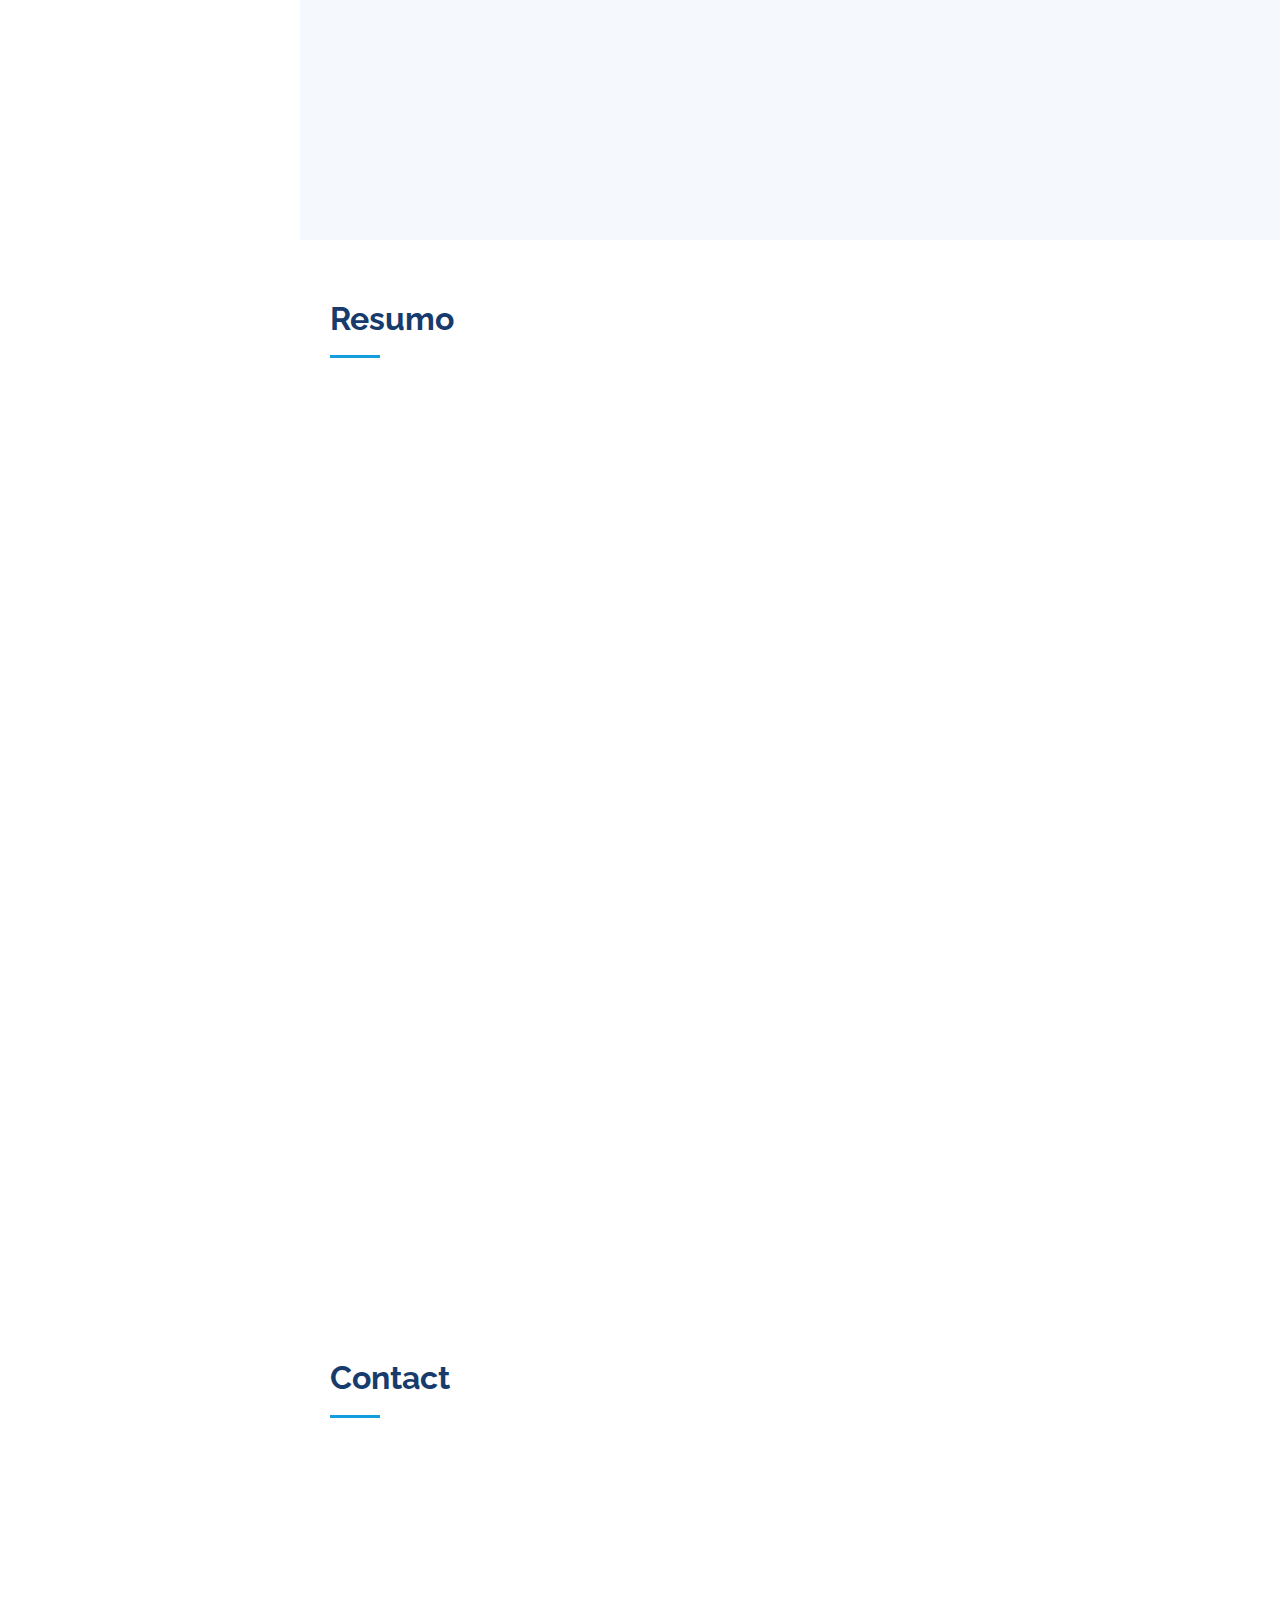
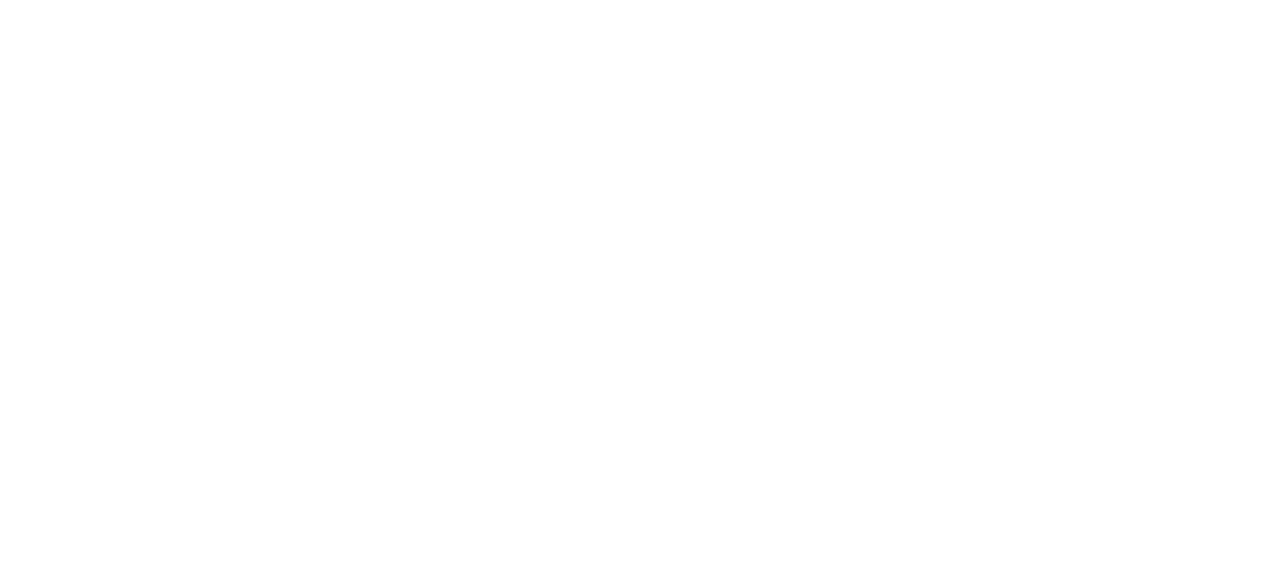
==== commit a7865aba: "v6" ====
--- a/index.html
+++ b/index.html
@@ -10,7 +10,7 @@
   <meta content="" name="keywords">
 
   <!-- Favicons -->
-  <link href="assets/img/favicon.png" rel="icon">
+  <link href="assets/img/interneticon.png" rel="icon">
   <link href="assets/img/apple-touch-icon.png" rel="apple-touch-icon">
 
   <!-- Google Fonts -->
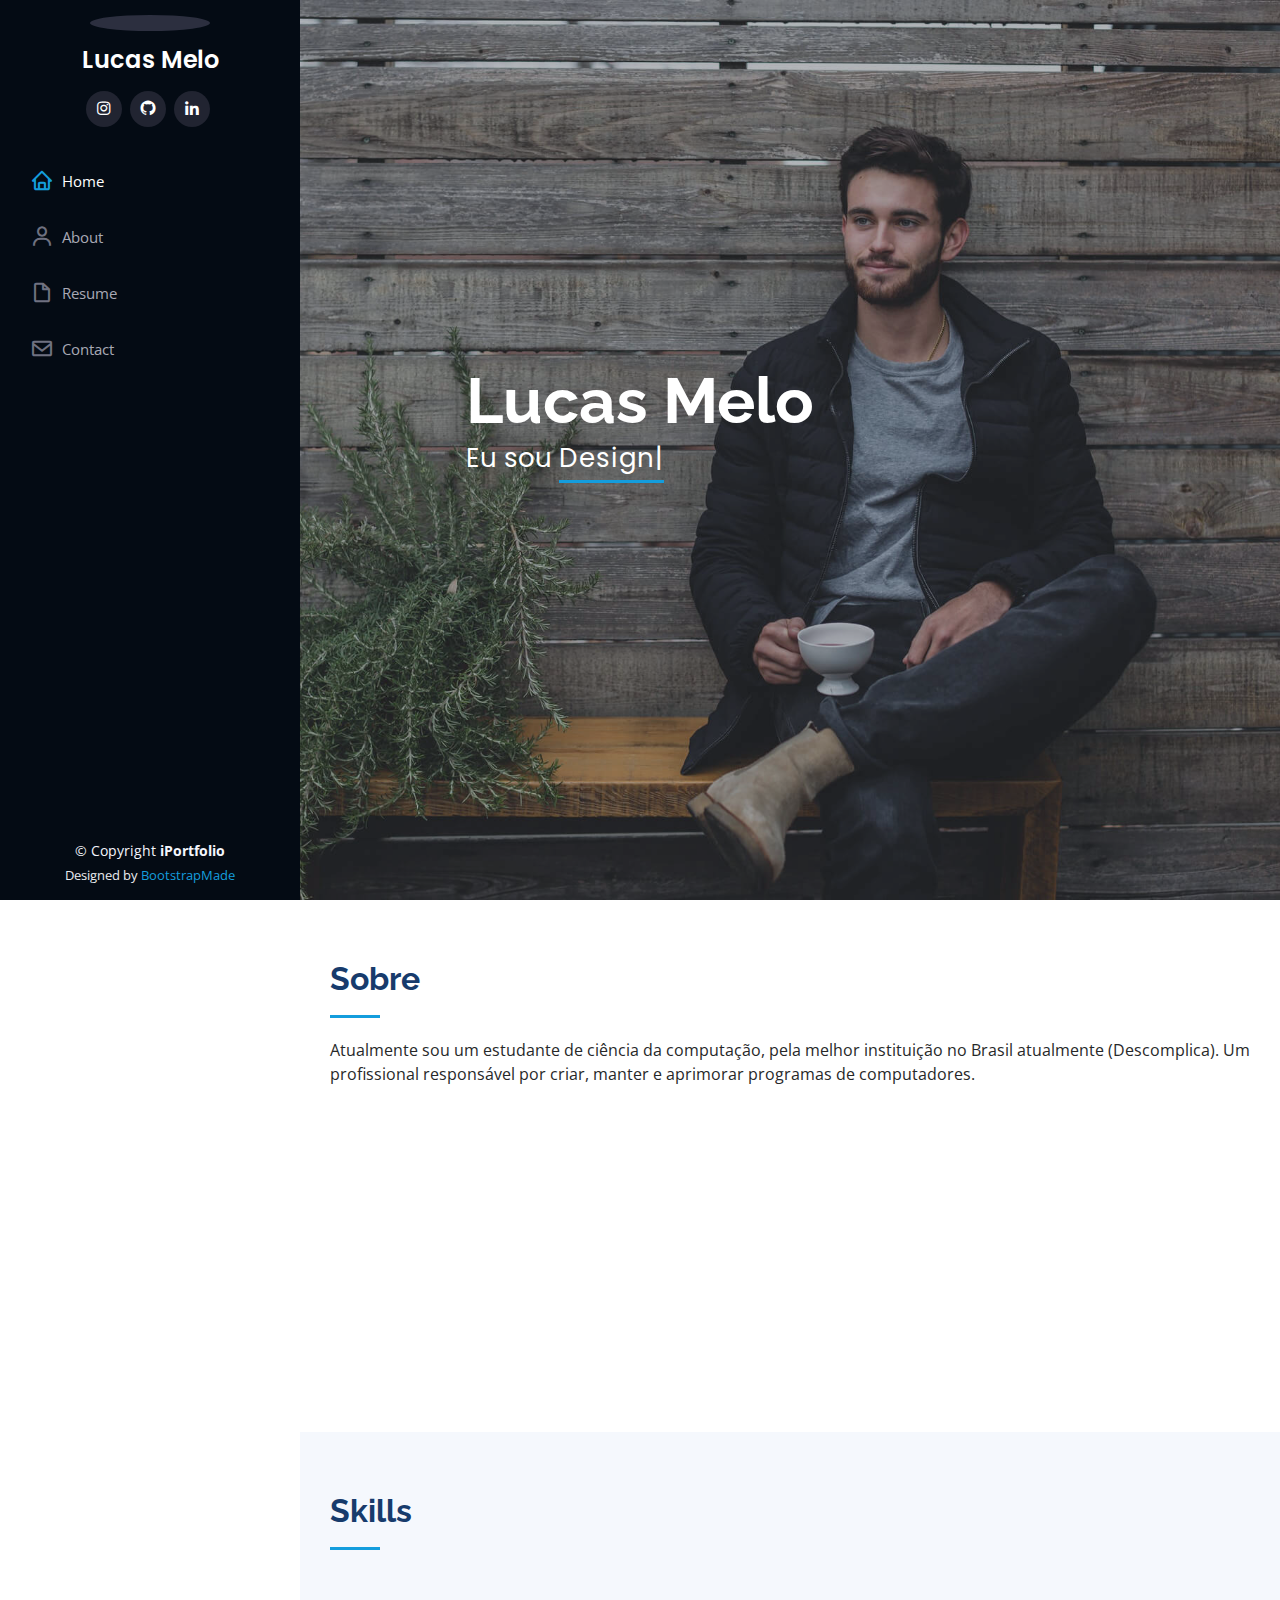
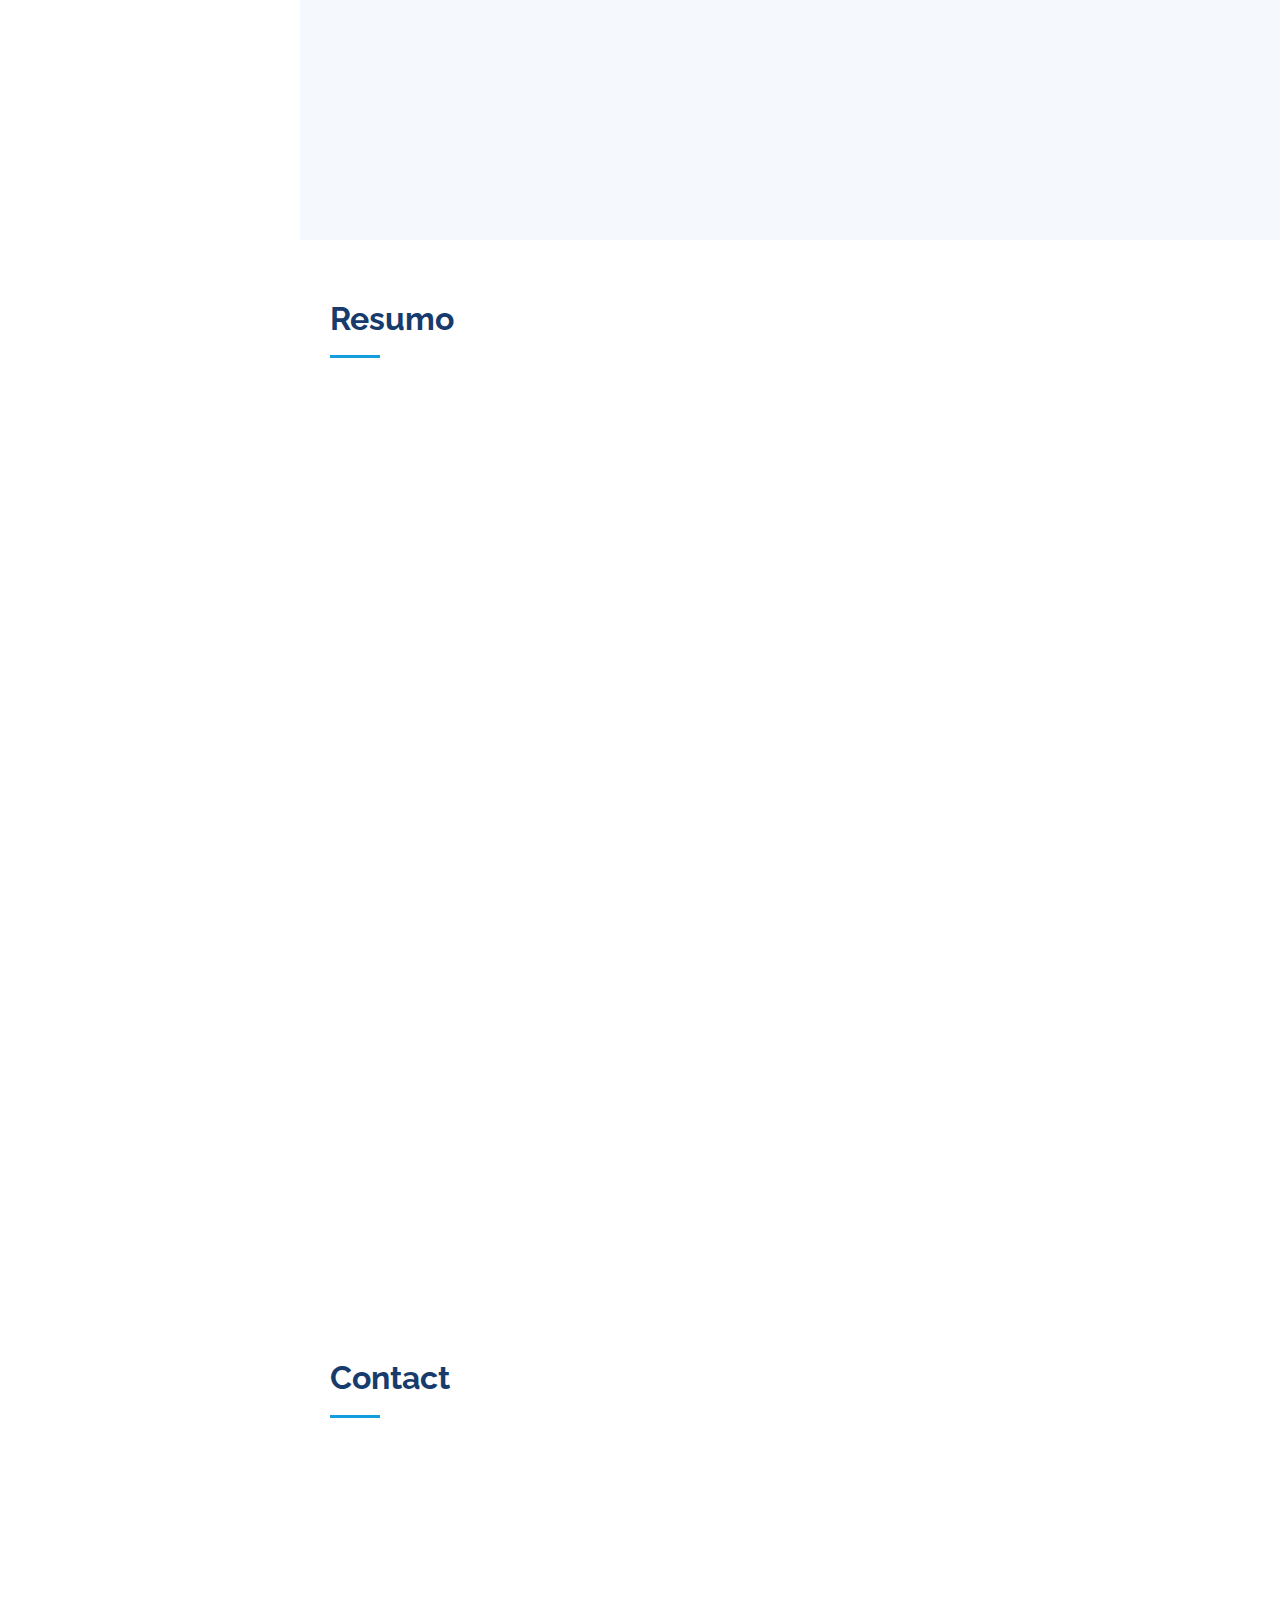
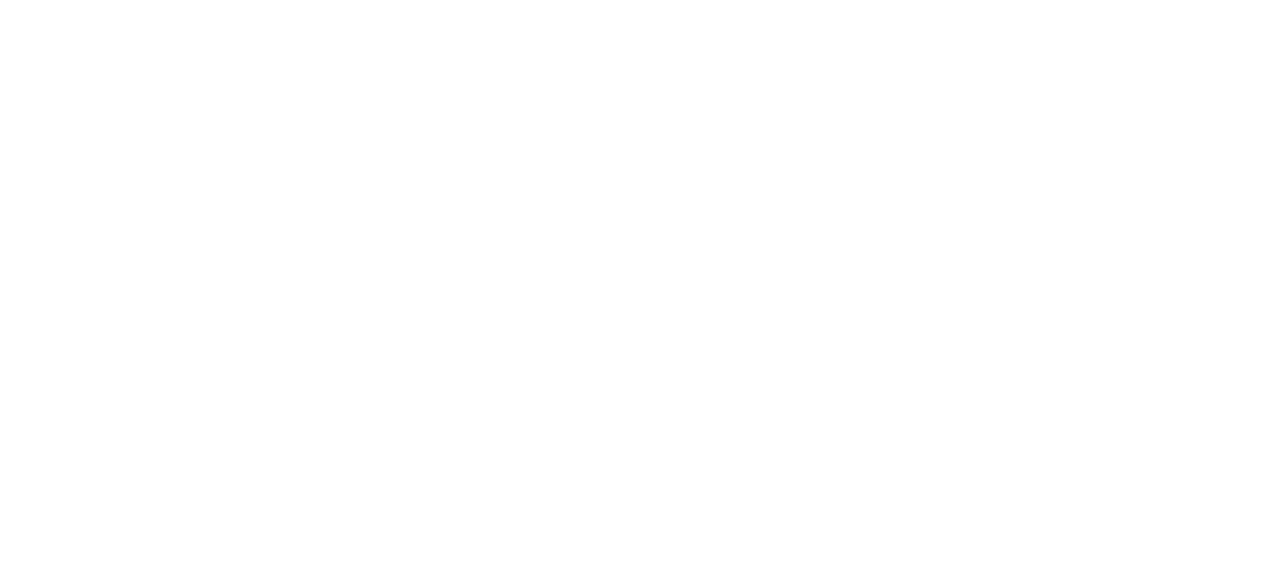
==== commit f745ccbe: "v7" ====
--- a/index.html
+++ b/index.html
@@ -86,7 +86,7 @@
 
         <div class="section-title">
           <h2>Sobre</h2>
-          <p>Atualmente sou um estudante de ciência da computação, pela melhor instituição no brasil atualmente (Descomplica). Um profissional responsável por criar, manter e aprimorar programas de computadores.</p>
+          <p>Atualmente sou um estudante de ciência da computação, pela melhor instituição no Brasil atualmente (Descomplica). Um profissional responsável por criar, manter e aprimorar programas de computadores.</p>
         </div>
 
         <div class="row">
@@ -209,9 +209,9 @@
           <div class="col-lg-6" data-aos="fade-up" data-aos-delay="100">
 
             <div class="progress">
-              <span class="skill">PHP <i class="val">10%</i></span>
+              <span class="skill">Excel <i class="val">100%</i></span>
               <div class="progress-bar-wrap">
-                <div class="progress-bar" role="progressbar" aria-valuenow="10" aria-valuemin="0" aria-valuemax="100"></div>
+                <div class="progress-bar" role="progressbar" aria-valuenow="100" aria-valuemin="0" aria-valuemax="100"></div>
               </div>
             </div>
 
@@ -262,7 +262,7 @@
             <div class="resume-item">
               <h4>Graduando Ciência da Computação</h4>
               <h5>2024</h5>
-              <p><em>Graduando pela mais pretigiada faculdade do Brasil, Descomplica.</em></p>
+              <p><em>Graduando pela mais prestigiada faculdade do Brasil, Descomplica.</em></p>
               <p>A graduação forma profissionais qualificados para desenvolver programas e sistemas de informática, desde o planejamento do projeto até a implantação e gerenciamento do software.</p>
             </div>
             <div class="resume-item">
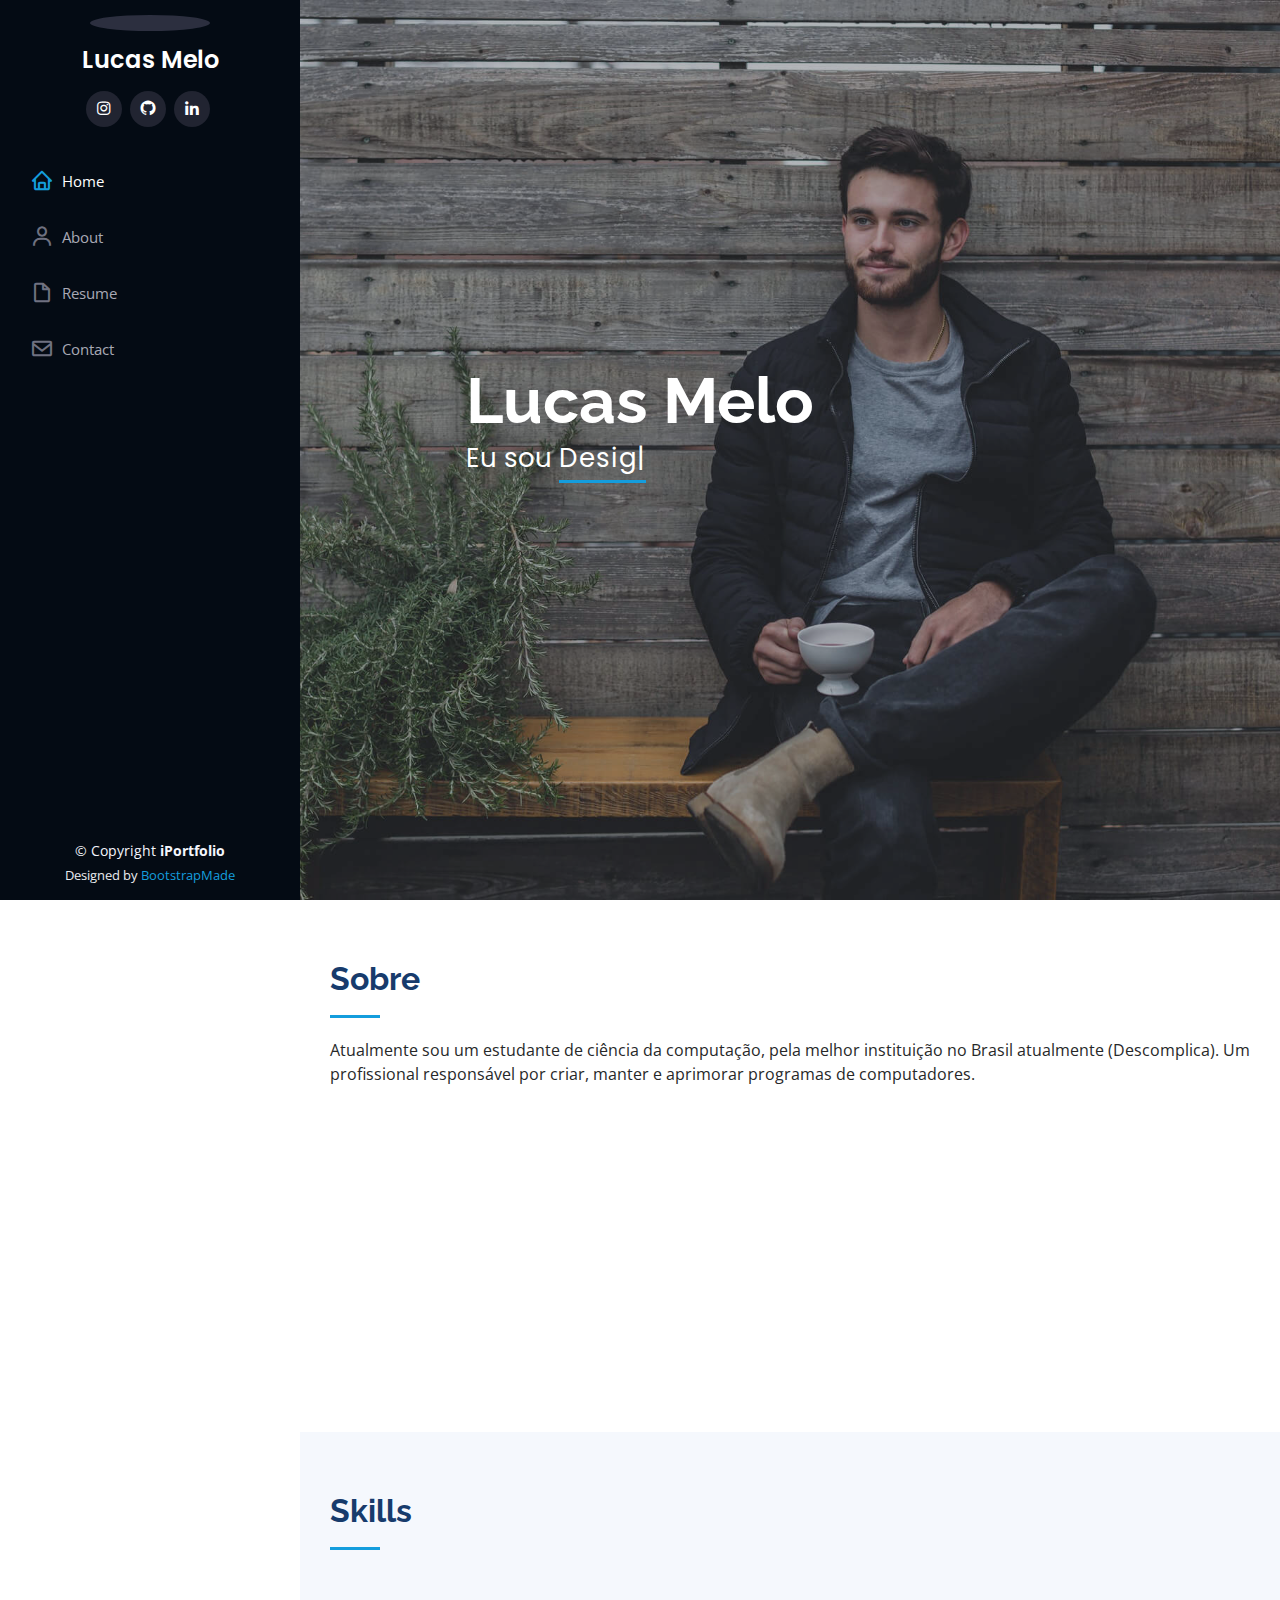
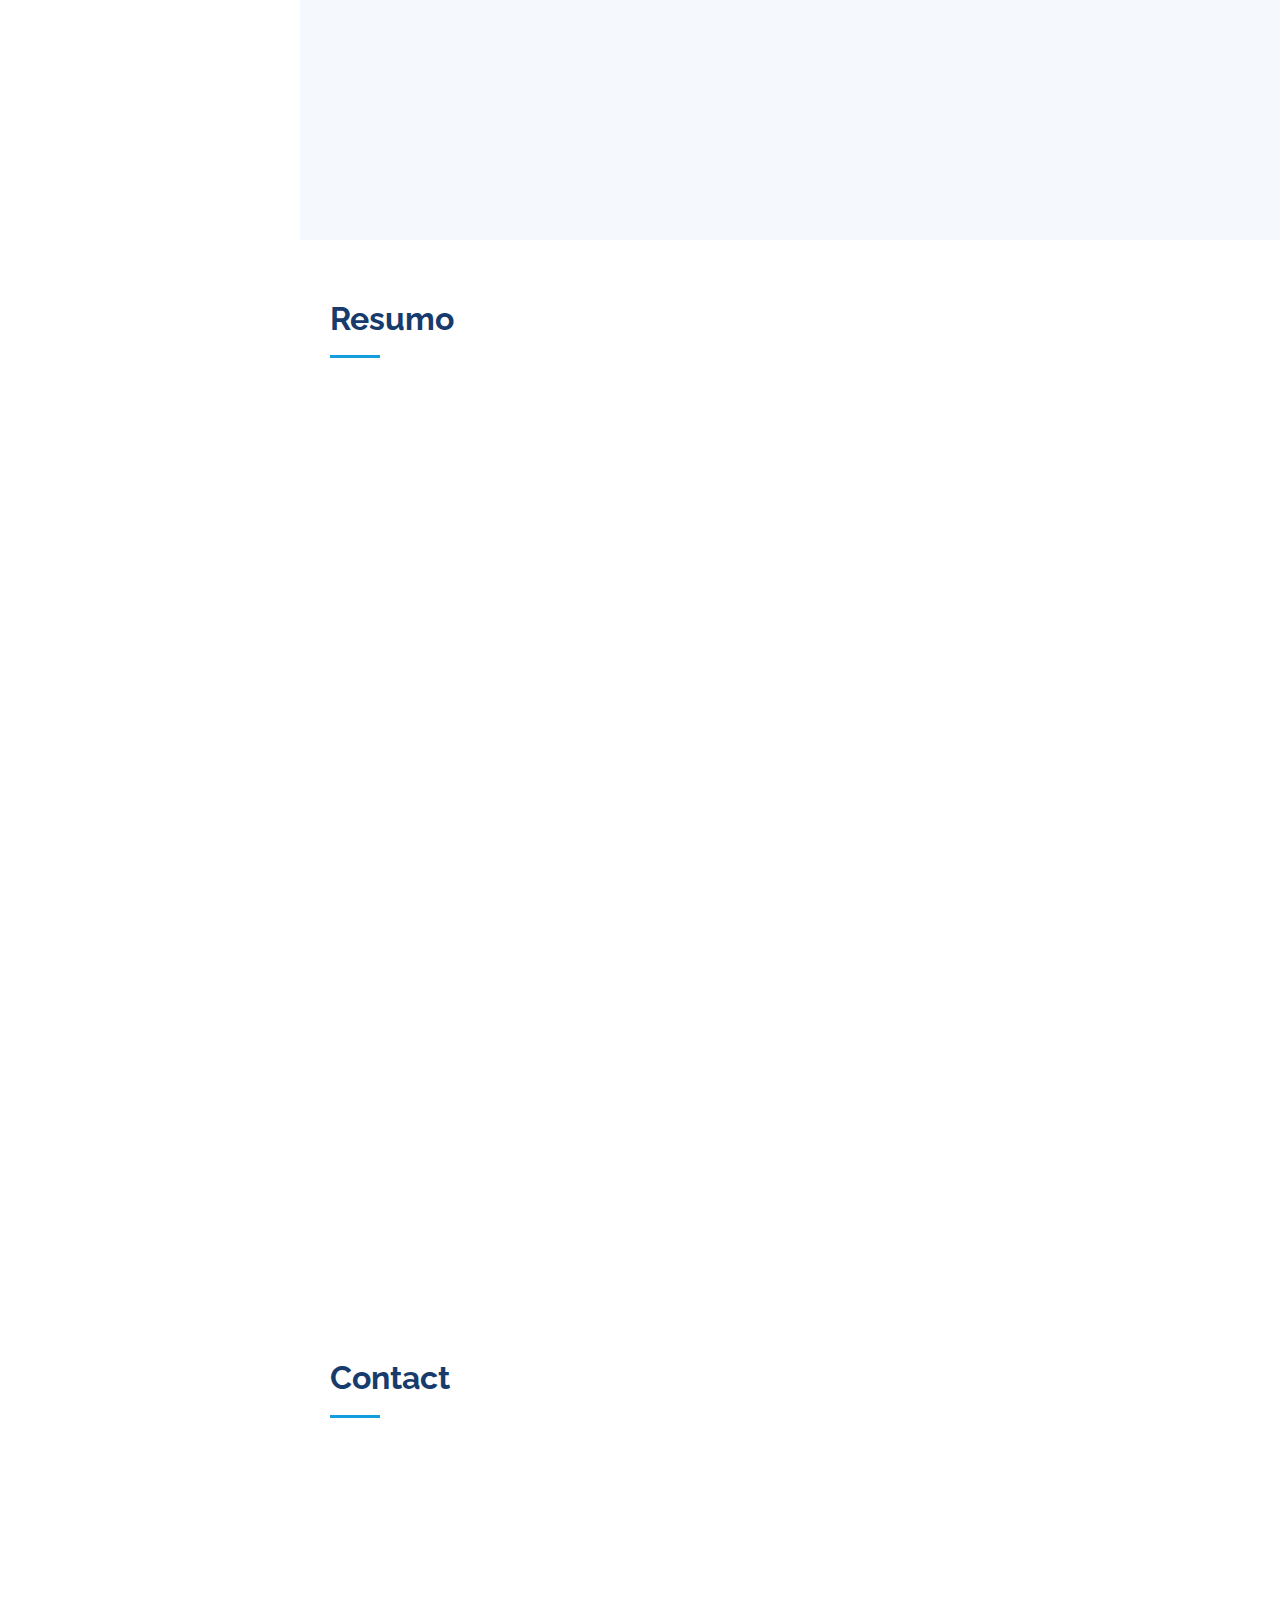
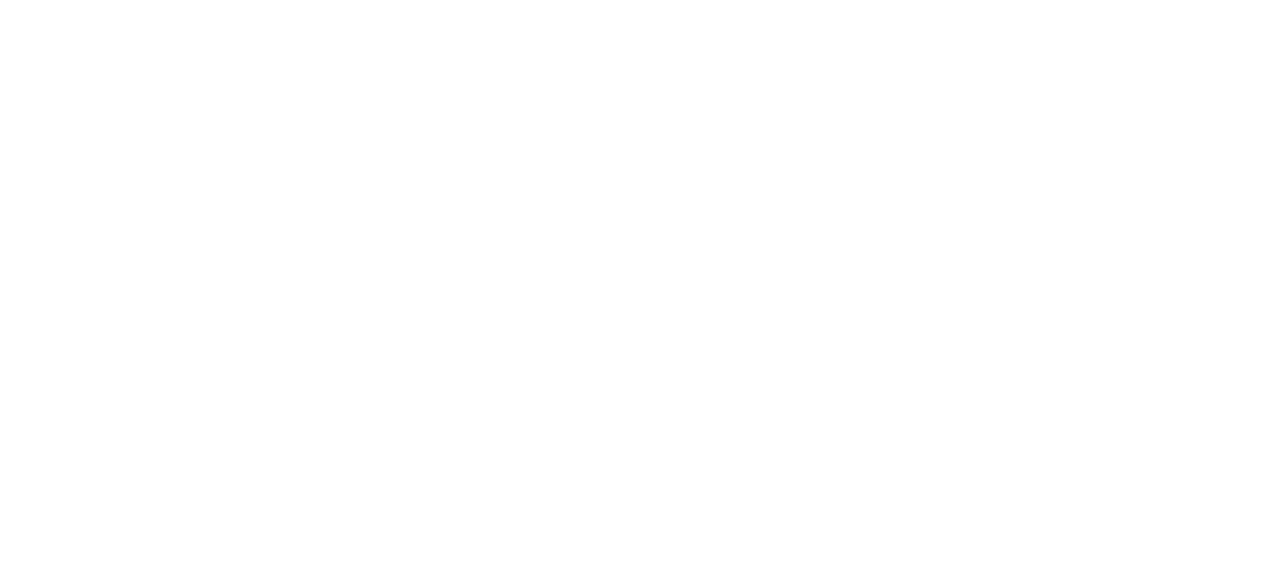
==== commit 6cb5528c: "v8" ====
--- a/index.html
+++ b/index.html
@@ -251,7 +251,7 @@
               <h4>Lucas Melo</h4>
               <p><em>Desenvolvedor Web buscando experiência no mercado de trabalho.</em></p>
               <ul>
-                <li>São Gotardo, Minas Gerais, Brazil</li>
+                <li>São Gotardo, Minas Gerais, Brasil</li>
                 <li>(34)9 9708-0287</li>
                 <li>lucasmelosg@gmail.com</li>
               </ul>
@@ -561,7 +561,7 @@
               <div class="address">
                 <i class="bi bi-geo-alt"></i>
                 <h4>Localização:</h4>
-                <p>São Gotardo, Minas Gerais, Brazil</p>
+                <p>São Gotardo, Minas Gerais, Brasil</p>
               </div>
 
               <div class="email">
